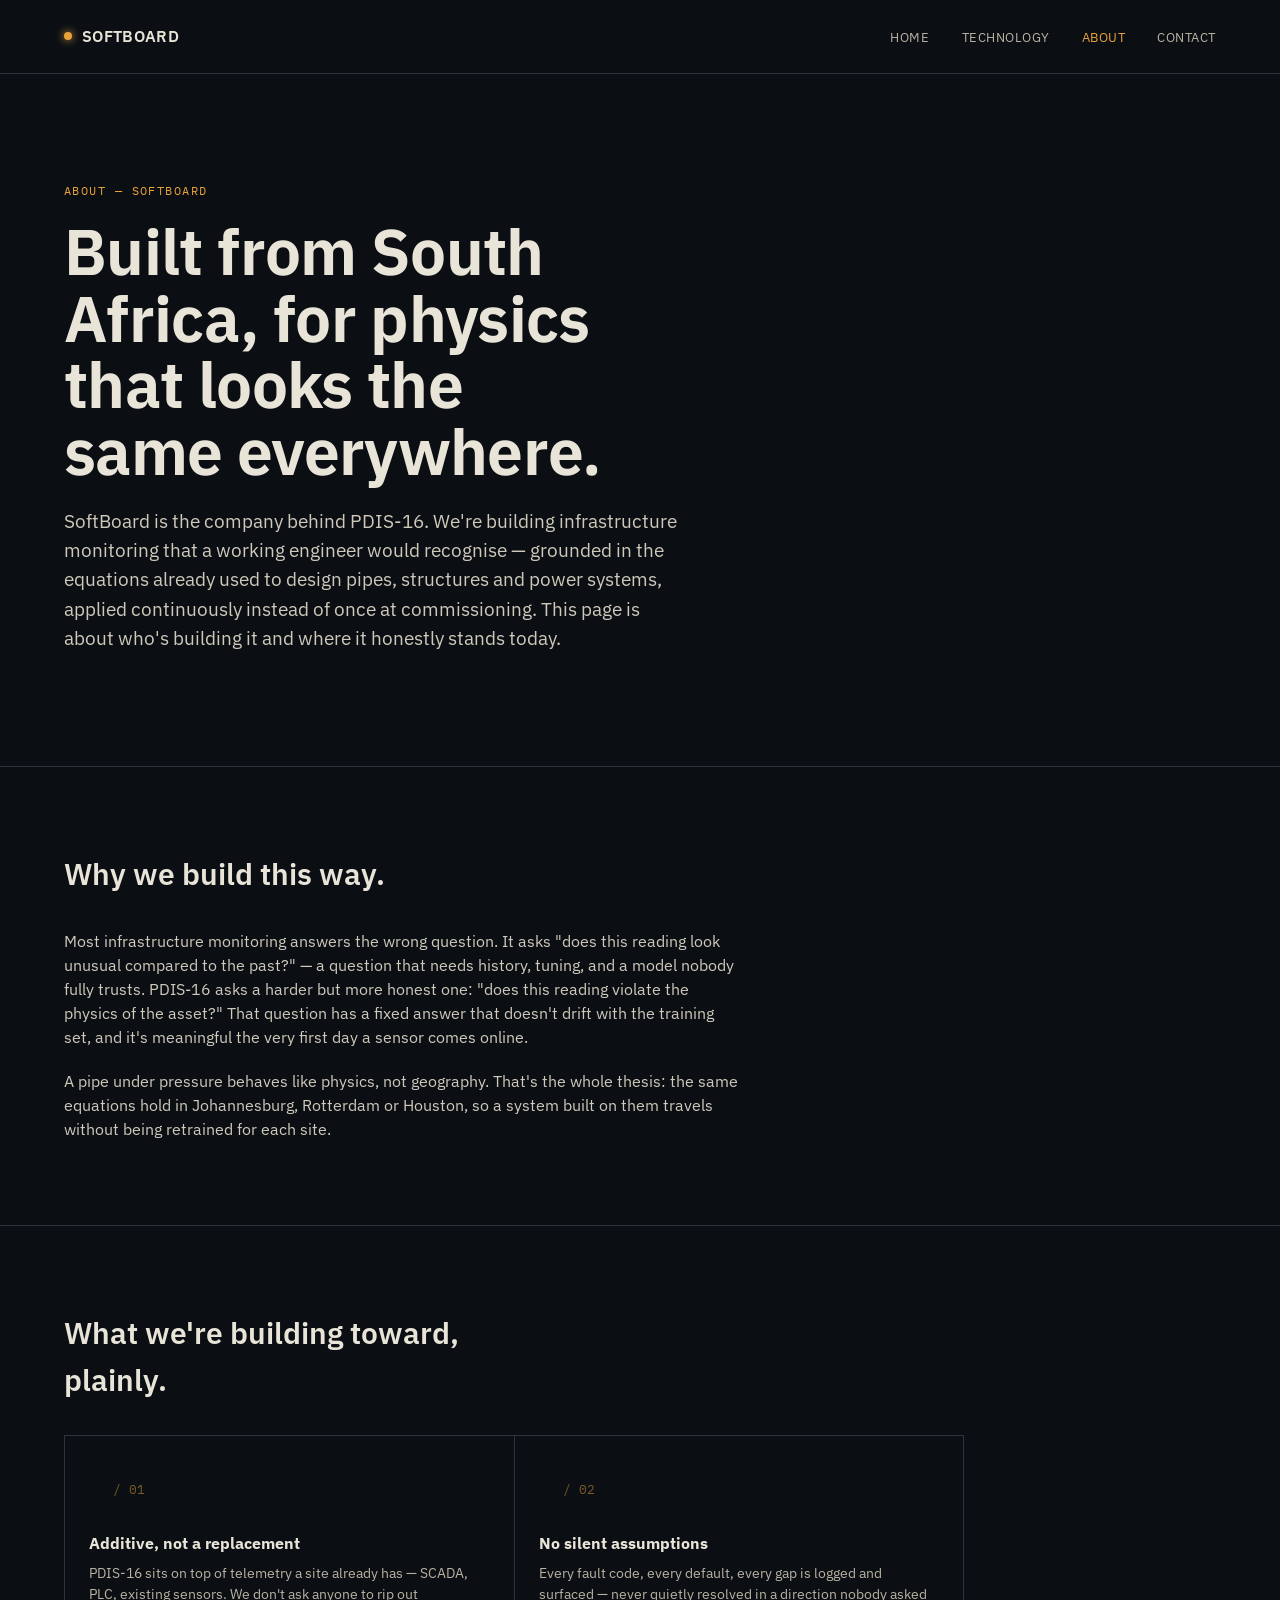
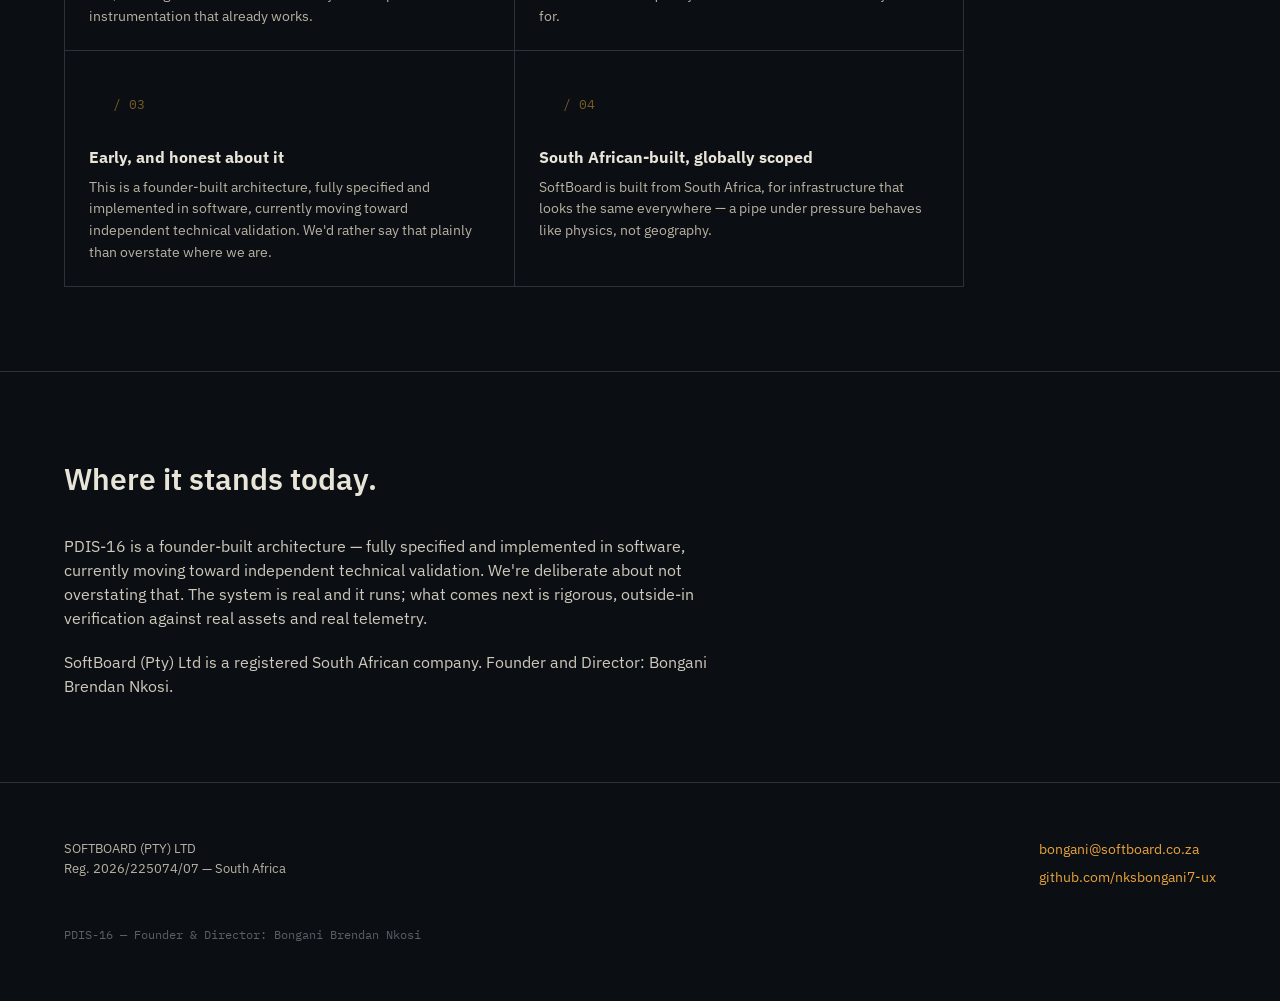
==== about.html @ 028334b4 "Split single-page site into multi-page structure Extract inline CSS into a shared styles.css and spl" ====
<!DOCTYPE html>
<html lang="en">
<head>
<meta charset="UTF-8">
<meta name="viewport" content="width=device-width, initial-scale=1.0">
<title>About — SoftBoard PDIS-16</title>
<meta name="description" content="SoftBoard is a South-African-built company behind PDIS-16, a physics-driven infrastructure stability system. Founder-built, moving toward independent technical validation.">
<link rel="preconnect" href="https://fonts.googleapis.com">
<link rel="preconnect" href="https://fonts.gstatic.com" crossorigin>
<link href="https://fonts.googleapis.com/css2?family=IBM+Plex+Mono:wght@400;500&family=IBM+Plex+Sans:wght@400;500;600;700&display=swap" rel="stylesheet">
<link rel="stylesheet" href="/styles.css">
</head>
<body>

<header class="top">
  <div class="mark"><span class="dot"></span> <a href="/">SOFTBOARD</a></div>
  <nav>
    <a href="/">Home</a>
    <a href="/technology.html">Technology</a>
    <a href="/about.html" class="active">About</a>
    <a href="#contact">Contact</a>
  </nav>
</header>

<section class="hero">
  <div class="eyebrow">About — SoftBoard</div>
  <h1>Built from South Africa, for physics that looks the same everywhere.</h1>
  <p class="lede">SoftBoard is the company behind PDIS-16. We're building infrastructure monitoring that a working engineer would recognise — grounded in the equations already used to design pipes, structures and power systems, applied continuously instead of once at commissioning. This page is about who's building it and where it honestly stands today.</p>
</section>

<section id="mission">
  <h2>Why we build this way.</h2>
  <div class="prose">
    <p>Most infrastructure monitoring answers the wrong question. It asks "does this reading look unusual compared to the past?" — a question that needs history, tuning, and a model nobody fully trusts. PDIS-16 asks a harder but more honest one: "does this reading violate the physics of the asset?" That question has a fixed answer that doesn't drift with the training set, and it's meaningful the very first day a sensor comes online.</p>
    <p>A pipe under pressure behaves like physics, not geography. That's the whole thesis: the same equations hold in Johannesburg, Rotterdam or Houston, so a system built on them travels without being retrained for each site.</p>
  </div>
</section>

<section id="principles">
  <h2>What we're building toward, plainly.</h2>
  <div class="principles">
    <div>
      <div class="no">/ 01</div>
      <h4>Additive, not a replacement</h4>
      <p>PDIS-16 sits on top of telemetry a site already has — SCADA, PLC, existing sensors. We don't ask anyone to rip out instrumentation that already works.</p>
    </div>
    <div>
      <div class="no">/ 02</div>
      <h4>No silent assumptions</h4>
      <p>Every fault code, every default, every gap is logged and surfaced — never quietly resolved in a direction nobody asked for.</p>
    </div>
    <div>
      <div class="no">/ 03</div>
      <h4>Early, and honest about it</h4>
      <p>This is a founder-built architecture, fully specified and implemented in software, currently moving toward independent technical validation. We'd rather say that plainly than overstate where we are.</p>
    </div>
    <div>
      <div class="no">/ 04</div>
      <h4>South African-built, globally scoped</h4>
      <p>SoftBoard is built from South Africa, for infrastructure that looks the same everywhere — a pipe under pressure behaves like physics, not geography.</p>
    </div>
  </div>
</section>

<section id="stage">
  <h2>Where it stands today.</h2>
  <div class="prose">
    <p>PDIS-16 is a founder-built architecture — fully specified and implemented in software, currently moving toward independent technical validation. We're deliberate about not overstating that. The system is real and it runs; what comes next is rigorous, outside-in verification against real assets and real telemetry.</p>
    <p>SoftBoard (Pty) Ltd is a registered South African company. Founder and Director: Bongani Brendan Nkosi.</p>
  </div>
</section>

<footer id="contact">
  <div class="row">
    <div class="legal">
      SOFTBOARD (PTY) LTD<br>
      Reg. 2026/225074/07 — South Africa
    </div>
    <div class="contact">
      <a href="mailto:nksbongani7@gmail.com">bongani@softboard.co.za</a>
      <a href="https://github.com/nksbongani7-ux" target="_blank" rel="noopener">github.com/nksbongani7-ux</a>
    </div>
  </div>
  <div class="fineprint">PDIS-16 — Founder &amp; Director: Bongani Brendan Nkosi</div>
</footer>

</body>
</html>
---- styles.css ----
:root{
  --ink:#0B0F14;
  --ink-2:#11161D;
  --paper:#E9E4D8;
  --paper-dim:#B9B2A2;
  --amber:#E8A23A;
  --amber-dim:#7A5B26;
  --line:#2A323D;
  --ok:#5C9E7A;
  --warn:#D9A441;
  --crit:#C9603F;
}
*{box-sizing:border-box;}
html,body{margin:0;padding:0;}
body{
  background:var(--ink);
  color:var(--paper);
  font-family:'IBM Plex Sans',Arial,Helvetica,sans-serif;
  line-height:1.55;
  -webkit-font-smoothing:antialiased;
}
@media (prefers-reduced-motion: reduce){
  *{animation-duration:0.001ms !important; transition-duration:0.001ms !important;}
}
.mono{font-family:'IBM Plex Mono',Consolas,Menlo,monospace;}
a{color:var(--amber); text-decoration:none;}
a:focus-visible, button:focus-visible{outline:2px solid var(--amber); outline-offset:3px;}

header.top{
  display:flex; justify-content:space-between; align-items:center;
  padding:24px clamp(20px,5vw,64px);
  border-bottom:1px solid var(--line);
}
.mark{display:flex; align-items:center; gap:10px; font-weight:600; letter-spacing:0.02em; color:var(--paper);}
.mark a{color:inherit;}
.mark .dot{width:8px;height:8px;border-radius:50%;background:var(--amber); box-shadow:0 0 8px var(--amber);}
nav a{font-size:13px; color:var(--paper-dim); margin-left:28px; letter-spacing:0.04em; text-transform:uppercase;}
nav a:hover{color:var(--amber);}
nav a.active{color:var(--amber);}

.hero{
  padding:clamp(56px,10vw,108px) clamp(20px,5vw,64px) clamp(40px,6vw,72px);
  border-bottom:1px solid var(--line);
  position:relative;
  overflow:hidden;
}
.eyebrow{
  font-family:'IBM Plex Mono',monospace;
  font-size:12px; letter-spacing:0.12em; text-transform:uppercase;
  color:var(--amber); margin-bottom:18px;
}
h1{
  font-size:clamp(34px,6.4vw,64px);
  line-height:1.04;
  margin:0 0 22px;
  max-width:15ch;
  font-weight:650;
  letter-spacing:-0.01em;
}
h1 em{font-style:normal; color:var(--amber);}
.lede{
  max-width:620px; font-size:clamp(16px,2vw,19px); color:#CFC9BB; margin-bottom:40px;
}
.equation-card{
  margin-top:8px;
  border:1px solid var(--line);
  background:var(--ink-2);
  padding:22px clamp(18px,3vw,28px);
  max-width:620px;
}
.equation-card .label{font-size:11px; letter-spacing:0.1em; text-transform:uppercase; color:var(--paper-dim); margin-bottom:10px;}
.equation-card .eq{font-family:'IBM Plex Mono',monospace; font-size:clamp(15px,2.4vw,19px); color:var(--paper); margin-bottom:10px; word-break:break-word;}
.equation-card .note{font-size:13px; color:var(--paper-dim);}

.cta-row{display:flex; flex-wrap:wrap; gap:14px; margin-top:36px;}
.btn{
  display:inline-block; font-size:14px; letter-spacing:0.04em; text-transform:uppercase;
  padding:13px 24px; border:1px solid var(--line);
}
.btn-primary{background:var(--amber); color:var(--ink); border-color:var(--amber); font-weight:600;}
.btn-primary:hover{background:#f0b054;}
.btn-ghost{color:var(--paper); background:transparent;}
.btn-ghost:hover{border-color:var(--amber); color:var(--amber);}

section{padding:clamp(48px,8vw,84px) clamp(20px,5vw,64px); border-bottom:1px solid var(--line);}
section h2{
  font-size:clamp(22px,3.4vw,30px); margin:0 0 32px; font-weight:600; max-width:24ch;
}
.lead-p{max-width:640px; font-size:clamp(15px,1.9vw,17px); color:#CFC9BB; margin:0 0 32px;}
.grid3{display:grid; grid-template-columns:repeat(3,1fr); gap:1px; background:var(--line); border:1px solid var(--line);}
@media (max-width:760px){.grid3{grid-template-columns:1fr;}}
.cell{background:var(--ink); padding:28px 26px;}
.cell .tag{font-family:'IBM Plex Mono',monospace; font-size:11px; color:var(--amber); letter-spacing:0.08em; margin-bottom:12px;}
.cell h3{font-size:17px; margin:0 0 10px; font-weight:600;}
.cell p{font-size:14.5px; color:#B9B2A2; margin:0;}

.gauge-wrap{
  border:1px solid var(--line); background:var(--ink-2);
  padding:clamp(20px,4vw,32px); max-width:780px;
}
.gauge-title{font-family:'IBM Plex Mono',monospace; font-size:12px; letter-spacing:0.08em; text-transform:uppercase; color:var(--paper-dim); margin-bottom:18px;}
.bands{display:flex; height:14px; border-radius:2px; overflow:hidden; margin-bottom:10px;}
.bands span{flex:1; position:relative;}
.b1{background:var(--ok);} .b2{background:var(--warn);} .b3{background:#C97A3F;} .b4{background:var(--crit);}
.marker{
  position:absolute; top:-9px; width:2px; height:32px; background:var(--paper);
  left:31%;
  animation:drift 7s ease-in-out infinite;
}
@keyframes drift{
  0%{left:8%;} 35%{left:31%;} 60%{left:31%;} 80%{left:58%;} 100%{left:58%;}
}
.band-labels{display:flex; font-family:'IBM Plex Mono',monospace; font-size:11px; color:var(--paper-dim); justify-content:space-between; margin-bottom:18px;}
.readout{display:grid; grid-template-columns:repeat(auto-fit,minmax(130px,1fr)); gap:18px 28px; font-family:'IBM Plex Mono',monospace; font-size:13px;}
.readout div span{display:block; color:var(--paper-dim); font-size:11px; margin-bottom:4px;}
.readout div b{display:block; color:var(--paper); font-size:15px;}

.chips{display:flex; flex-wrap:wrap; gap:10px; max-width:820px;}
.chip{
  font-family:'IBM Plex Mono',monospace; font-size:12.5px; letter-spacing:0.04em;
  color:var(--paper); border:1px solid var(--line); background:var(--ink-2);
  padding:9px 15px;
}
.chip .k{color:var(--amber); margin-right:8px;}

.twocol{display:grid; grid-template-columns:1fr 1fr; gap:1px; background:var(--line); border:1px solid var(--line); max-width:900px;}
@media (max-width:700px){.twocol{grid-template-columns:1fr;}}
.twocol div{background:var(--ink); padding:22px 24px;}
.twocol h4{margin:0 0 8px; font-size:15.5px;}
.twocol p{margin:0; font-size:14px; color:#B9B2A2;}
.twocol .no{font-family:'IBM Plex Mono',monospace; color:var(--amber-dim); font-size:13px; margin-bottom:8px;}

.principles{display:grid; grid-template-columns:1fr 1fr; gap:1px; background:var(--line); border:1px solid var(--line); max-width:900px;}
@media (max-width:700px){.principles{grid-template-columns:1fr;}}
.principles div{background:var(--ink); padding:22px 24px;}
.principles .no{font-family:'IBM Plex Mono',monospace; color:var(--amber-dim); font-size:13px; margin-bottom:8px;}
.principles h4{margin:0 0 8px; font-size:15.5px;}
.principles p{margin:0; font-size:14px; color:#B9B2A2;}

.prose{max-width:680px;}
.prose p{font-size:15.5px; color:#CFC9BB; margin:0 0 20px;}
.prose p:last-child{margin-bottom:0;}

footer{padding:clamp(36px,6vw,56px) clamp(20px,5vw,64px); }
footer .row{display:flex; justify-content:space-between; flex-wrap:wrap; gap:24px;}
footer .legal{font-size:13px; color:var(--paper-dim); max-width:480px;}
footer .contact a{display:block; font-size:14px; margin-bottom:6px;}
footer .fineprint{margin-top:32px; font-size:12px; color:#5A6068; font-family:'IBM Plex Mono',monospace;}
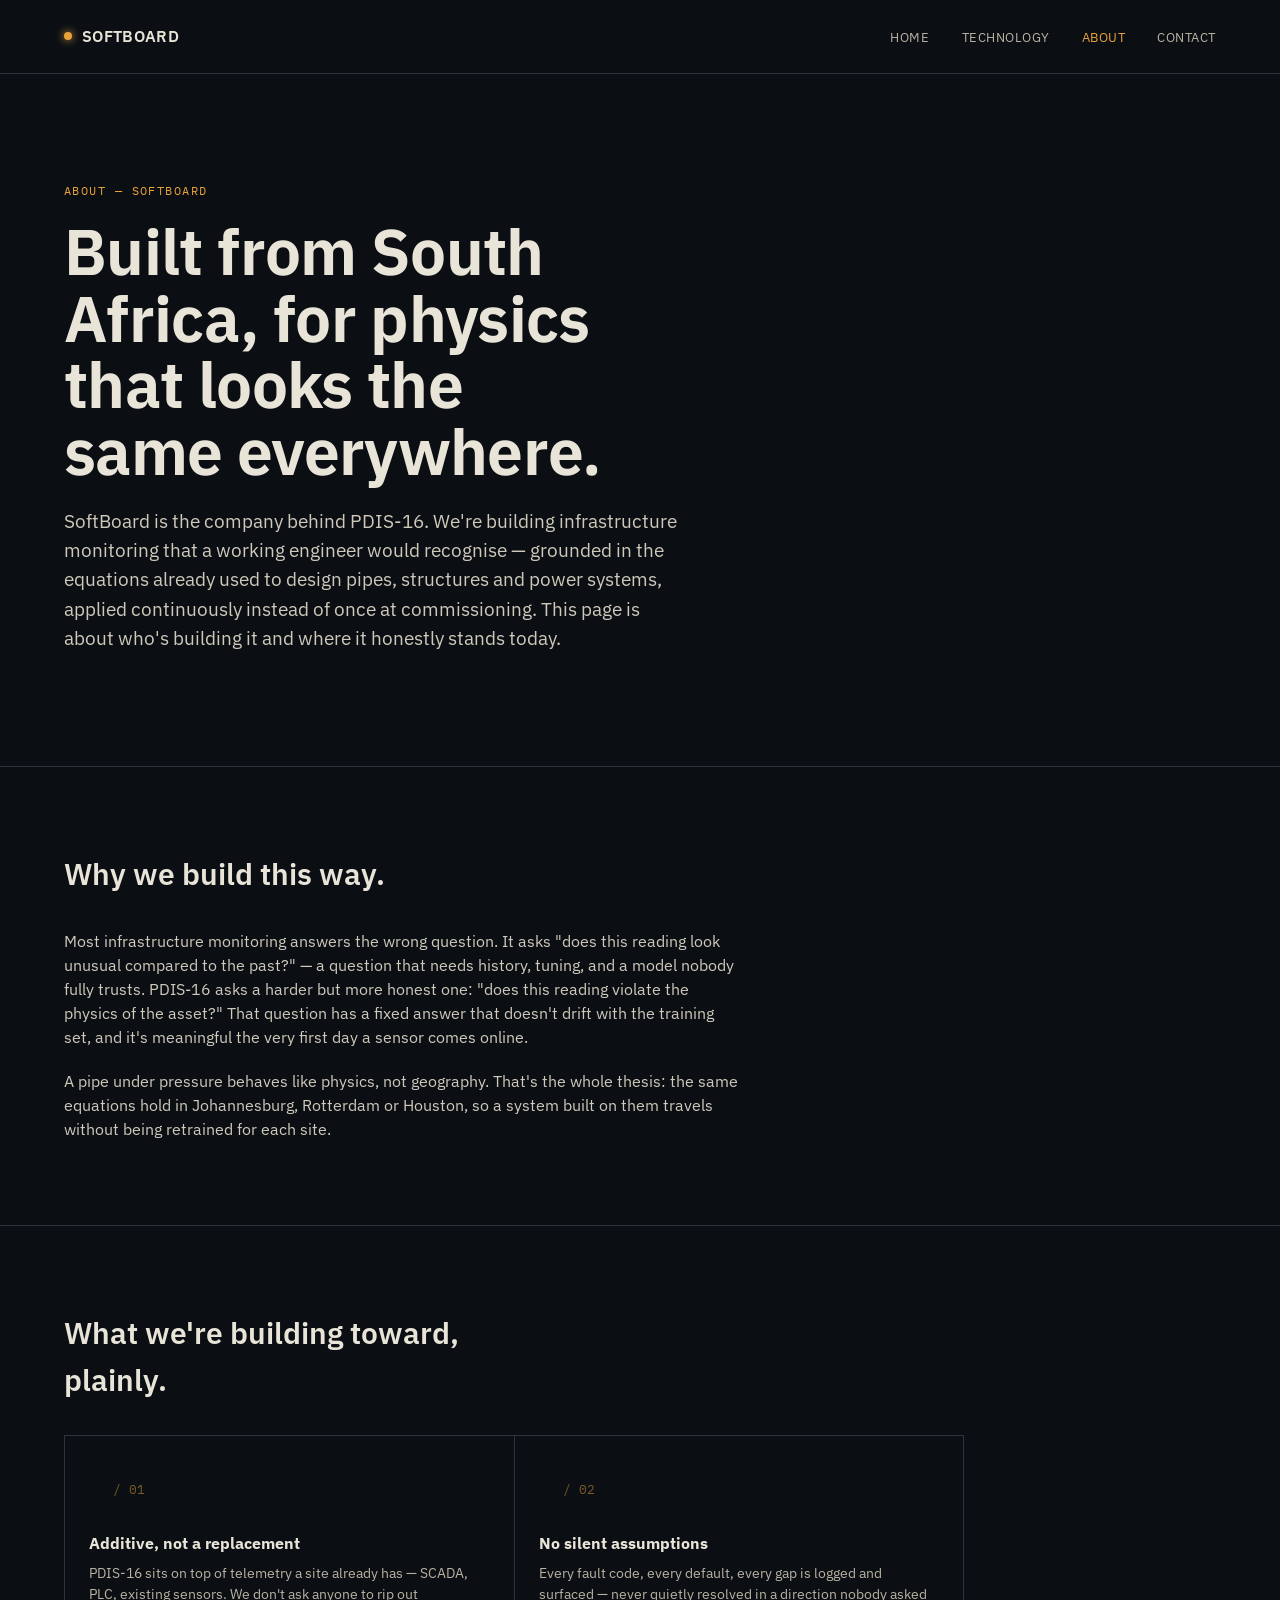
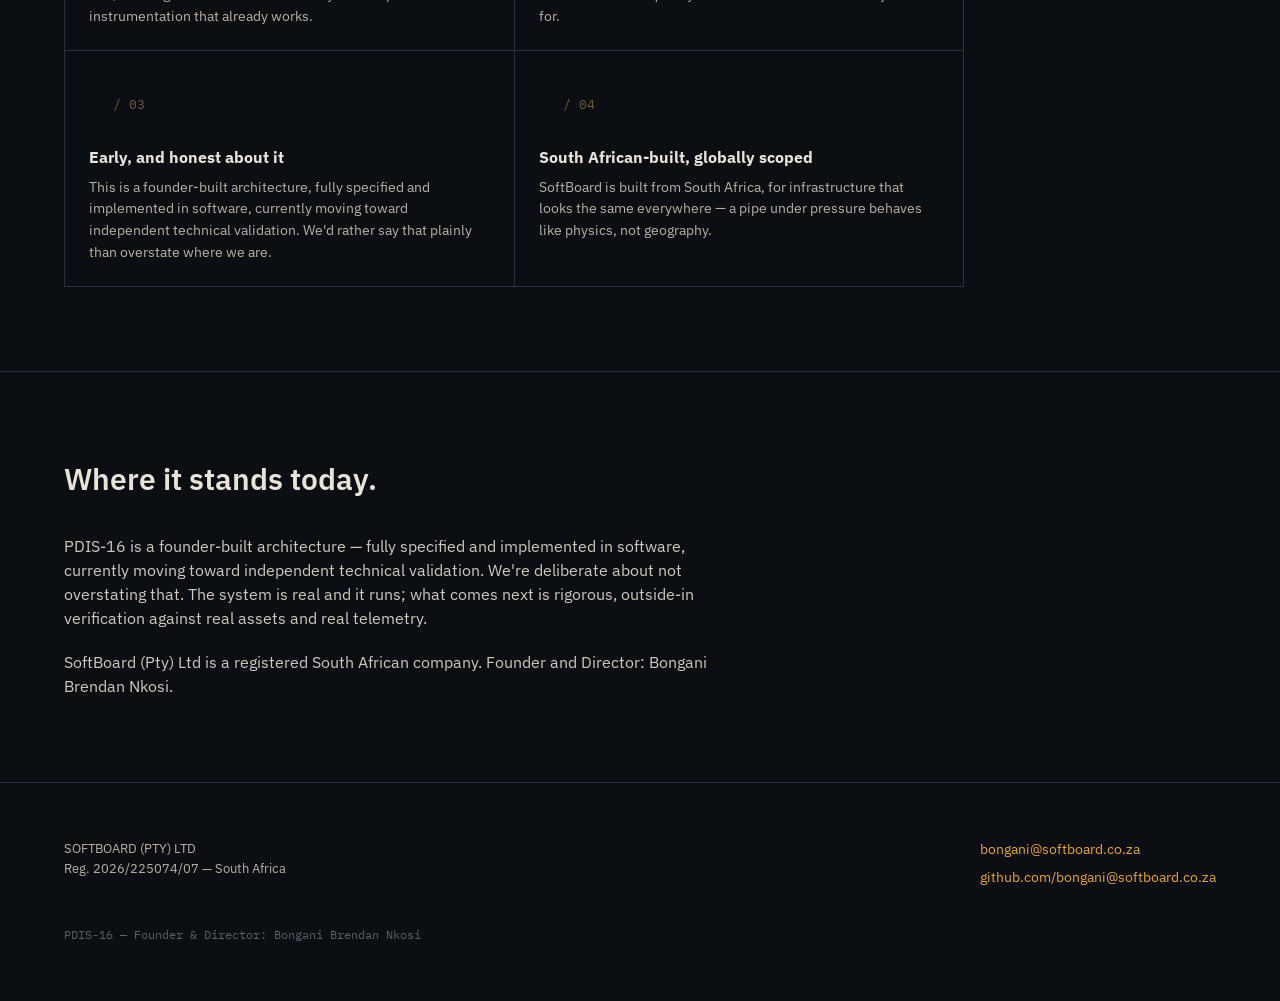
==== commit 2126da23: "Restore original footer GitHub link text Revert the footer link text back to github.com/bongani@soft" ====
--- a/about.html
+++ b/about.html
@@ -78,7 +78,7 @@
     </div>
     <div class="contact">
       <a href="mailto:nksbongani7@gmail.com">bongani@softboard.co.za</a>
-      <a href="https://github.com/nksbongani7-ux" target="_blank" rel="noopener">github.com/nksbongani7-ux</a>
+      <a href="https://github.com/nksbongani7-ux" target="_blank" rel="noopener">github.com/bongani@softboard.co.za</a>
     </div>
   </div>
   <div class="fineprint">PDIS-16 — Founder &amp; Director: Bongani Brendan Nkosi</div>
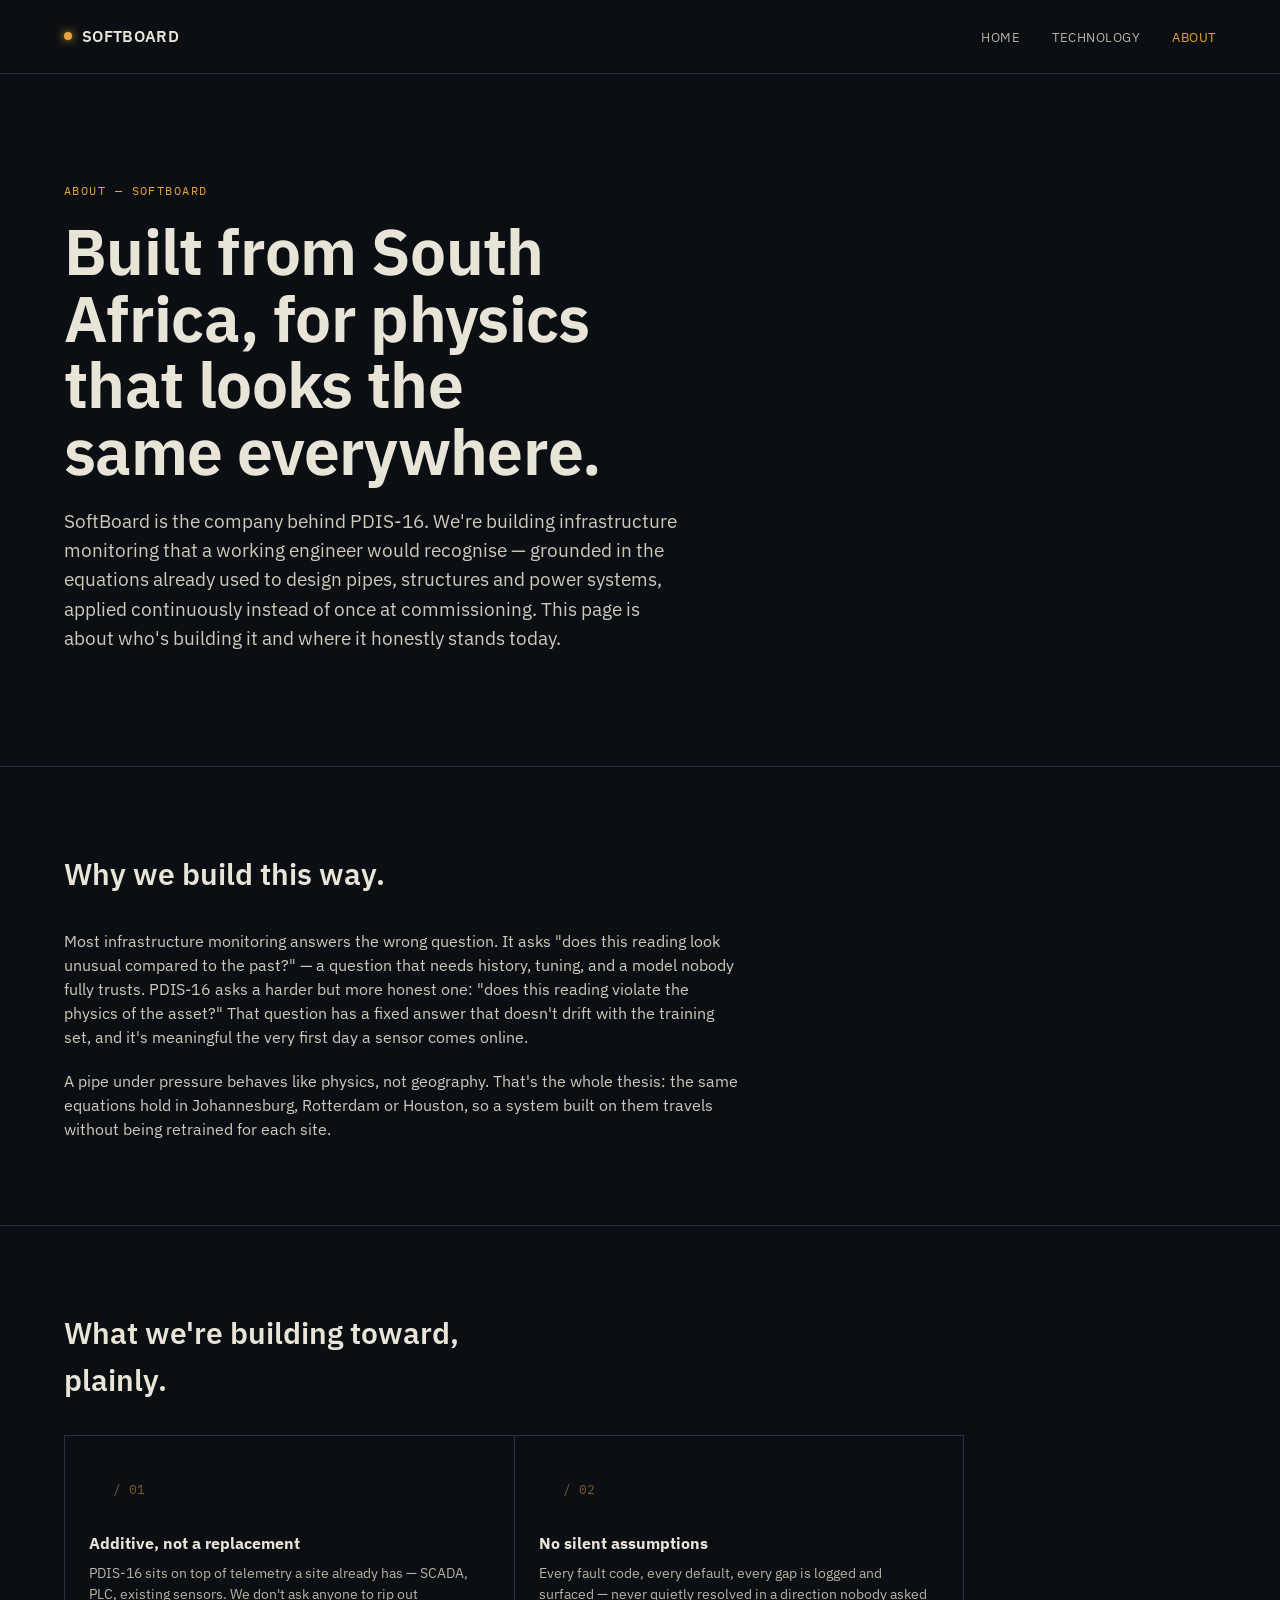
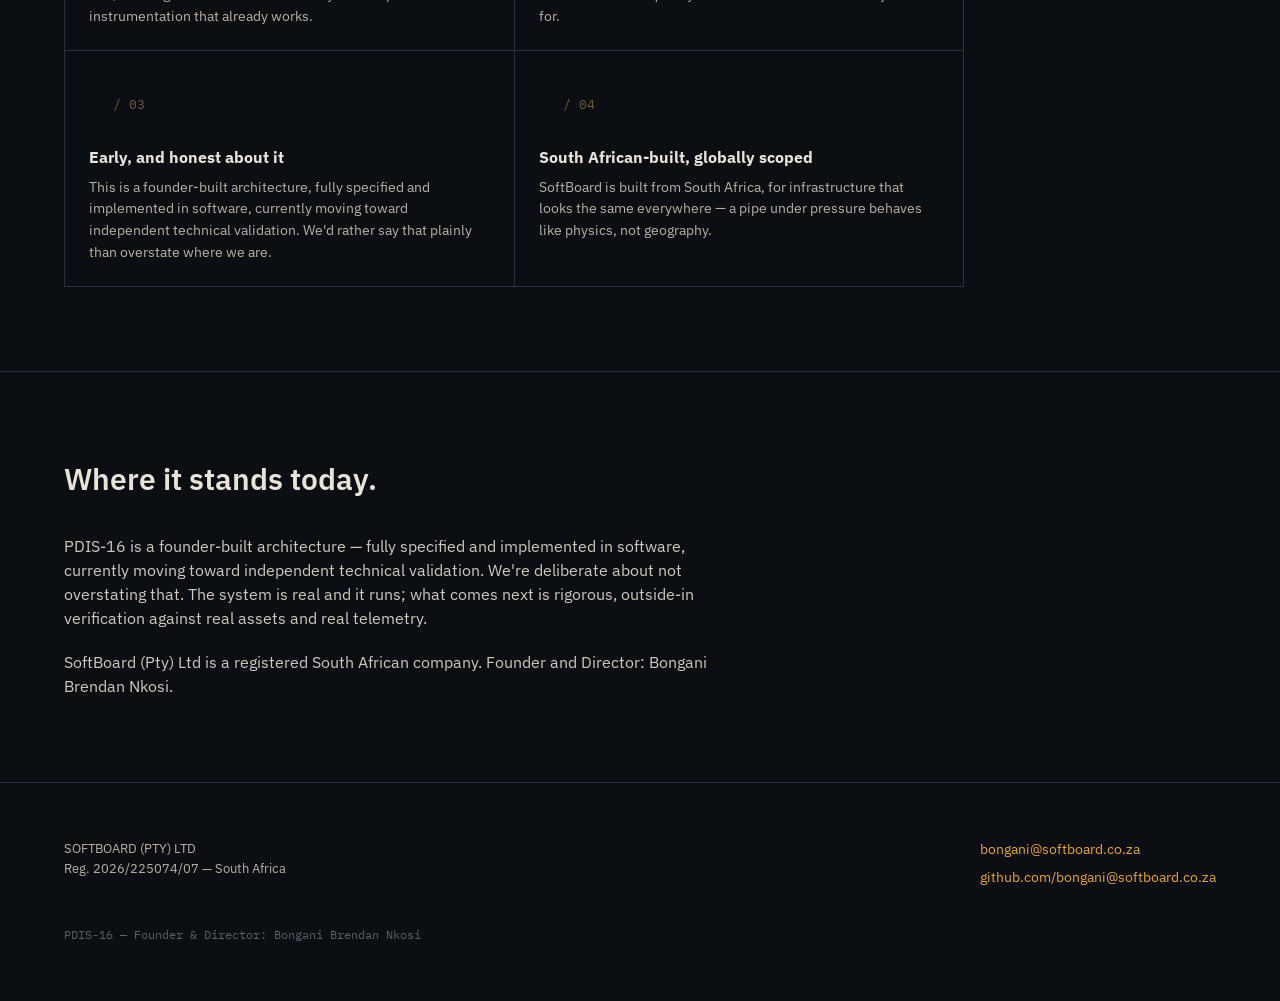
==== commit 5c2333ba: "Add two industries and remove Contact nav link - technology.html: add Industrial machinery and Produ" ====
--- a/about.html
+++ b/about.html
@@ -18,7 +18,6 @@
     <a href="/">Home</a>
     <a href="/technology.html">Technology</a>
     <a href="/about.html" class="active">About</a>
-    <a href="#contact">Contact</a>
   </nav>
 </header>
 
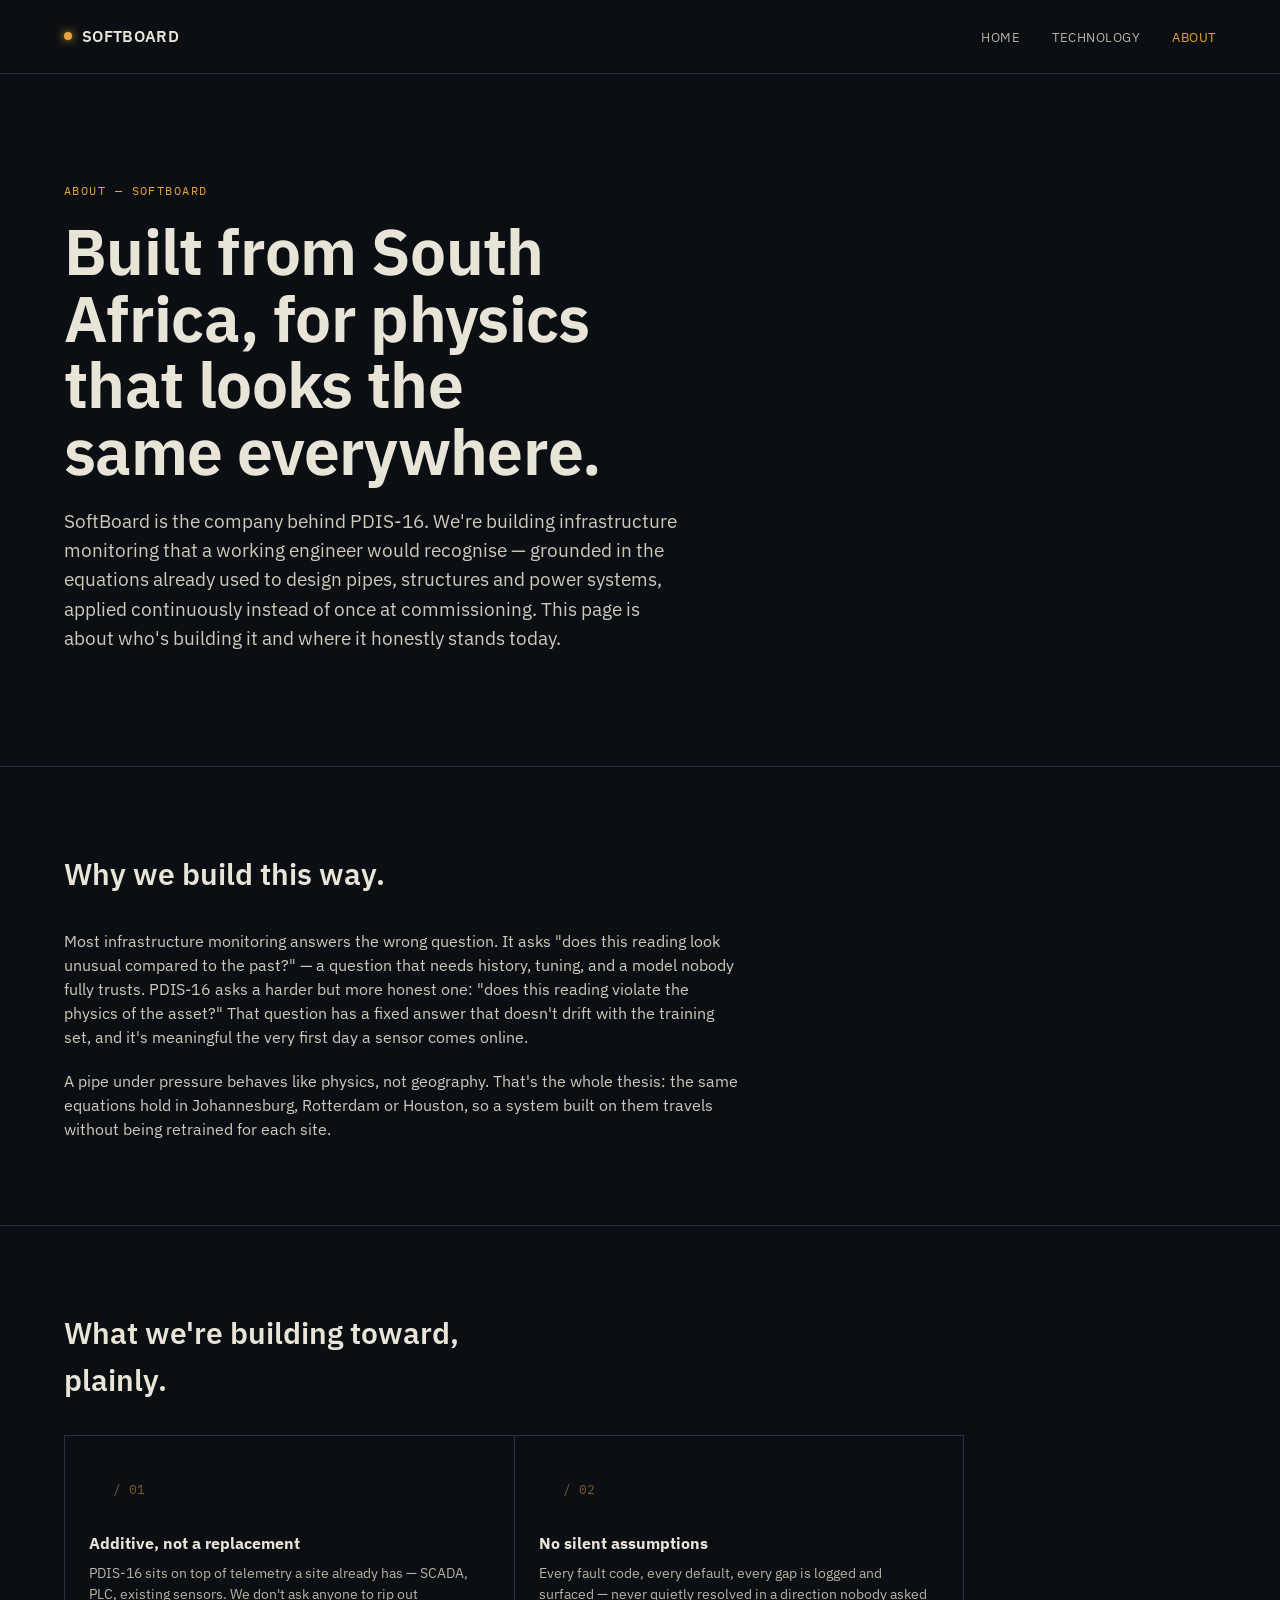
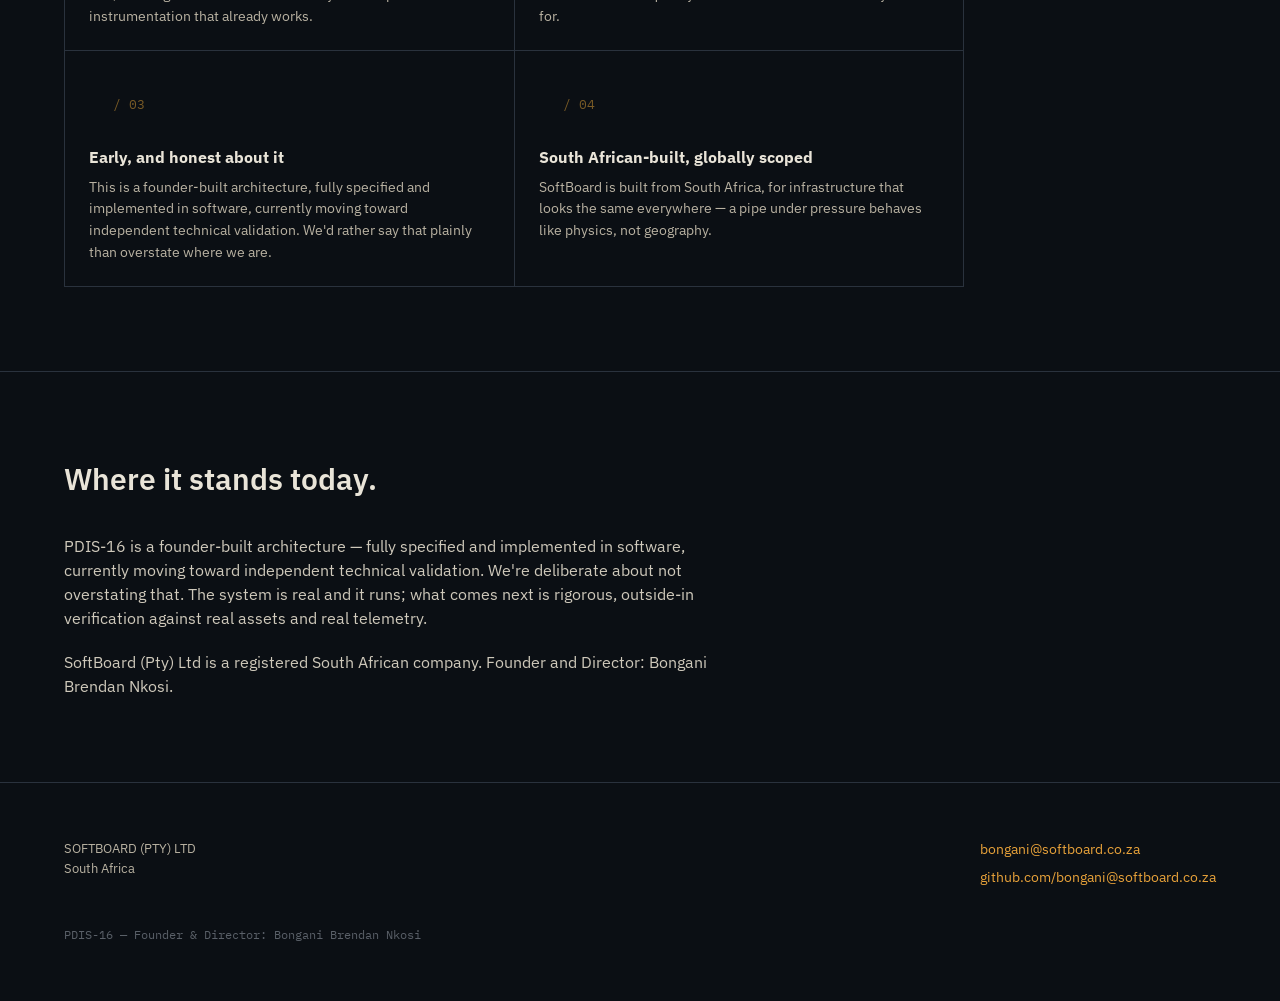
==== commit ec7963e1: "Remove company registration number from footer Drop "Reg. 2026/225074/07 —" from the footer legal bl" ====
--- a/about.html
+++ b/about.html
@@ -73,7 +73,7 @@
   <div class="row">
     <div class="legal">
       SOFTBOARD (PTY) LTD<br>
-      Reg. 2026/225074/07 — South Africa
+      South Africa
     </div>
     <div class="contact">
       <a href="mailto:nksbongani7@gmail.com">bongani@softboard.co.za</a>
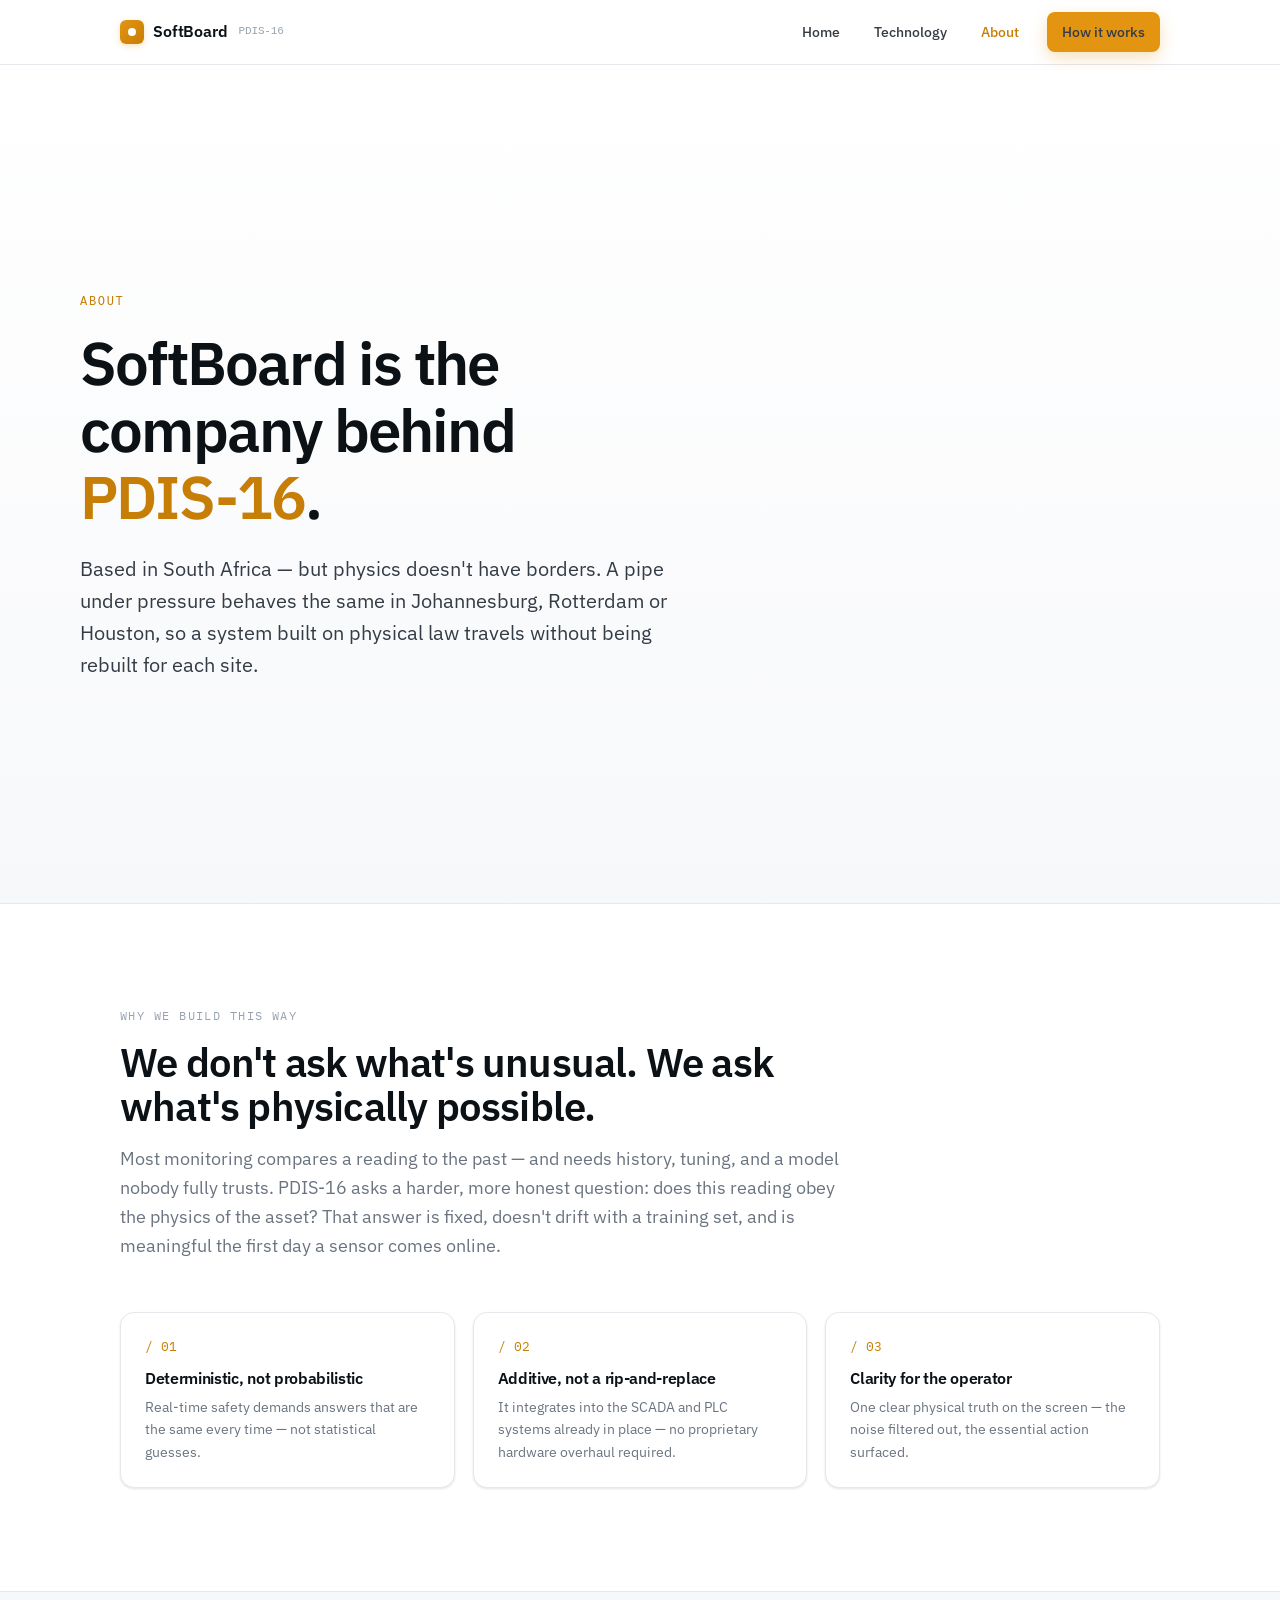
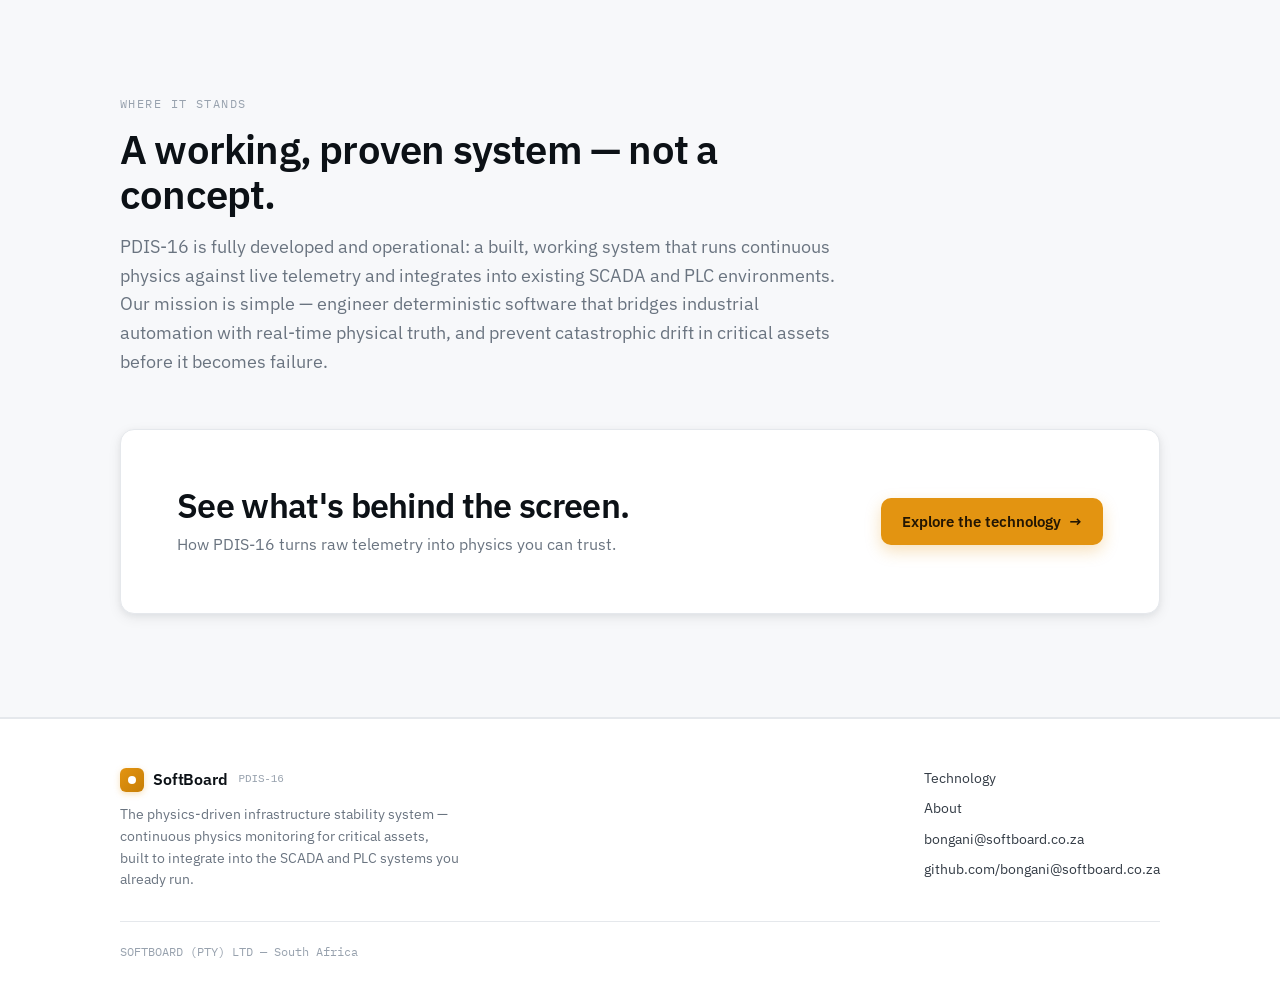
==== commit 9babe882: "Redesign site: light enterprise UI, MRI-for-infrastructure narrative Full visual and content overhau" ====
--- a/about.html
+++ b/about.html
@@ -3,84 +3,104 @@
 <head>
 <meta charset="UTF-8">
 <meta name="viewport" content="width=device-width, initial-scale=1.0">
-<title>About — SoftBoard PDIS-16</title>
-<meta name="description" content="SoftBoard is a South-African-built company behind PDIS-16, a physics-driven infrastructure stability system. Founder-built, moving toward independent technical validation.">
+<title>About — SoftBoard</title>
+<meta name="description" content="SoftBoard is the company behind PDIS-16. Based in South Africa — but physics doesn't have borders.">
+<link rel="icon" href="data:image/svg+xml,%3Csvg xmlns='http://www.w3.org/2000/svg' viewBox='0 0 32 32'%3E%3Crect width='32' height='32' rx='8' fill='%23E39411'/%3E%3Ccircle cx='16' cy='16' r='5' fill='white'/%3E%3C/svg%3E">
 <link rel="preconnect" href="https://fonts.googleapis.com">
 <link rel="preconnect" href="https://fonts.gstatic.com" crossorigin>
 <link href="https://fonts.googleapis.com/css2?family=IBM+Plex+Mono:wght@400;500&family=IBM+Plex+Sans:wght@400;500;600;700&display=swap" rel="stylesheet">
 <link rel="stylesheet" href="/styles.css">
+<script defer src="/script.js"></script>
 </head>
 <body>
 
-<header class="top">
-  <div class="mark"><span class="dot"></span> <a href="/">SOFTBOARD</a></div>
-  <nav>
-    <a href="/">Home</a>
-    <a href="/technology.html">Technology</a>
-    <a href="/about.html" class="active">About</a>
-  </nav>
+<header class="site-header">
+  <div class="wrap bar">
+    <a class="brand" href="/"><span class="logo"><span></span></span> <b>SoftBoard</b><small>PDIS-16</small></a>
+    <nav class="main">
+      <a href="/">Home</a>
+      <a href="/technology.html">Technology</a>
+      <a href="/about.html" class="active">About</a>
+      <a class="btn btn-primary nav-cta" href="/technology.html">How it works</a>
+    </nav>
+  </div>
 </header>
 
-<section class="hero">
-  <div class="eyebrow">About — SoftBoard</div>
-  <h1>Built from South Africa, for physics that looks the same everywhere.</h1>
-  <p class="lede">SoftBoard is the company behind PDIS-16. We're building infrastructure monitoring that a working engineer would recognise — grounded in the equations already used to design pipes, structures and power systems, applied continuously instead of once at commissioning. This page is about who's building it and where it honestly stands today.</p>
-</section>
-
-<section id="mission">
-  <h2>Why we build this way.</h2>
-  <div class="prose">
-    <p>Most infrastructure monitoring answers the wrong question. It asks "does this reading look unusual compared to the past?" — a question that needs history, tuning, and a model nobody fully trusts. PDIS-16 asks a harder but more honest one: "does this reading violate the physics of the asset?" That question has a fixed answer that doesn't drift with the training set, and it's meaningful the very first day a sensor comes online.</p>
-    <p>A pipe under pressure behaves like physics, not geography. That's the whole thesis: the same equations hold in Johannesburg, Rotterdam or Houston, so a system built on them travels without being retrained for each site.</p>
+<!-- ===================== HERO ===================== -->
+<section class="about-hero">
+  <div class="grid-bg" style="position:absolute;inset:0;"></div>
+  <div class="wrap" style="position:relative;">
+    <span class="eyebrow">About</span>
+    <h1 style="margin-top:16px;">SoftBoard is the company behind <span class="amber">PDIS-16</span>.</h1>
+    <p>Based in South Africa — but physics doesn't have borders. A pipe under pressure behaves the same in Johannesburg, Rotterdam or Houston, so a system built on physical law travels without being rebuilt for each site.</p>
   </div>
 </section>
 
-<section id="principles">
-  <h2>What we're building toward, plainly.</h2>
-  <div class="principles">
-    <div>
-      <div class="no">/ 01</div>
-      <h4>Additive, not a replacement</h4>
-      <p>PDIS-16 sits on top of telemetry a site already has — SCADA, PLC, existing sensors. We don't ask anyone to rip out instrumentation that already works.</p>
+<!-- ===================== MISSION ===================== -->
+<section id="mission">
+  <div class="wrap">
+    <div class="section-head reveal">
+      <div class="section-label">Why we build this way</div>
+      <h2>We don't ask what's unusual. We ask what's physically possible.</h2>
+      <p>Most monitoring compares a reading to the past — and needs history, tuning, and a model nobody fully trusts. PDIS-16 asks a harder, more honest question: does this reading obey the physics of the asset? That answer is fixed, doesn't drift with a training set, and is meaningful the first day a sensor comes online.</p>
     </div>
-    <div>
-      <div class="no">/ 02</div>
-      <h4>No silent assumptions</h4>
-      <p>Every fault code, every default, every gap is logged and surfaced — never quietly resolved in a direction nobody asked for.</p>
-    </div>
-    <div>
-      <div class="no">/ 03</div>
-      <h4>Early, and honest about it</h4>
-      <p>This is a founder-built architecture, fully specified and implemented in software, currently moving toward independent technical validation. We'd rather say that plainly than overstate where we are.</p>
-    </div>
-    <div>
-      <div class="no">/ 04</div>
-      <h4>South African-built, globally scoped</h4>
-      <p>SoftBoard is built from South Africa, for infrastructure that looks the same everywhere — a pipe under pressure behaves like physics, not geography.</p>
+    <div class="principles">
+      <div class="p reveal">
+        <div class="n">/ 01</div>
+        <h4>Deterministic, not probabilistic</h4>
+        <p>Real-time safety demands answers that are the same every time — not statistical guesses.</p>
+      </div>
+      <div class="p reveal" data-d="1">
+        <div class="n">/ 02</div>
+        <h4>Additive, not a rip-and-replace</h4>
+        <p>It integrates into the SCADA and PLC systems already in place — no proprietary hardware overhaul required.</p>
+      </div>
+      <div class="p reveal" data-d="2">
+        <div class="n">/ 03</div>
+        <h4>Clarity for the operator</h4>
+        <p>One clear physical truth on the screen — the noise filtered out, the essential action surfaced.</p>
+      </div>
     </div>
   </div>
 </section>
 
-<section id="stage">
-  <h2>Where it stands today.</h2>
-  <div class="prose">
-    <p>PDIS-16 is a founder-built architecture — fully specified and implemented in software, currently moving toward independent technical validation. We're deliberate about not overstating that. The system is real and it runs; what comes next is rigorous, outside-in verification against real assets and real telemetry.</p>
-    <p>SoftBoard (Pty) Ltd is a registered South African company. Founder and Director: Bongani Brendan Nkosi.</p>
+<!-- ===================== STATUS ===================== -->
+<section id="status" class="tint">
+  <div class="wrap">
+    <div class="section-head reveal">
+      <div class="section-label">Where it stands</div>
+      <h2>A working, proven system — not a concept.</h2>
+      <p>PDIS-16 is fully developed and operational: a built, working system that runs continuous physics against live telemetry and integrates into existing SCADA and PLC environments. Our mission is simple — engineer deterministic software that bridges industrial automation with real-time physical truth, and prevent catastrophic drift in critical assets before it becomes failure.</p>
+    </div>
+    <div class="cta">
+      <div class="box reveal" style="margin-top:8px;">
+        <div>
+          <h2>See what's behind the screen.</h2>
+          <p>How PDIS-16 turns raw telemetry into physics you can trust.</p>
+        </div>
+        <a class="btn btn-primary" href="/technology.html">Explore the technology <span class="arw">→</span></a>
+      </div>
+    </div>
   </div>
 </section>
 
-<footer id="contact">
-  <div class="row">
-    <div class="legal">
-      SOFTBOARD (PTY) LTD<br>
-      South Africa
+<!-- ===================== FOOTER ===================== -->
+<footer class="site">
+  <div class="wrap">
+    <div class="row">
+      <div>
+        <a class="brand" href="/"><span class="logo"><span></span></span> <b>SoftBoard</b><small>PDIS-16</small></a>
+        <p class="legal">The physics-driven infrastructure stability system — continuous physics monitoring for critical assets, built to integrate into the SCADA and PLC systems you already run.</p>
+      </div>
+      <div class="links">
+        <a href="/technology.html">Technology</a>
+        <a href="/about.html">About</a>
+        <a href="mailto:bongani@softboard.co.za">bongani@softboard.co.za</a>
+        <a href="https://github.com/nksbongani7-ux" target="_blank" rel="noopener">github.com/bongani@softboard.co.za</a>
+      </div>
     </div>
-    <div class="contact">
-      <a href="mailto:nksbongani7@gmail.com">bongani@softboard.co.za</a>
-      <a href="https://github.com/nksbongani7-ux" target="_blank" rel="noopener">github.com/bongani@softboard.co.za</a>
-    </div>
+    <div class="fineprint">SOFTBOARD (PTY) LTD — South Africa</div>
   </div>
-  <div class="fineprint">PDIS-16 — Founder &amp; Director: Bongani Brendan Nkosi</div>
 </footer>
 
 </body>
--- a/styles.css
+++ b/styles.css
@@ -1,148 +1,358 @@
+/* ============================================================
+   SoftBoard / PDIS-16 — light enterprise UI
+   Single amber brand accent. Status colors used only inside
+   physics visuals where they carry meaning.
+   ============================================================ */
 :root{
-  --ink:#0B0F14;
-  --ink-2:#11161D;
-  --paper:#E9E4D8;
-  --paper-dim:#B9B2A2;
-  --amber:#E8A23A;
-  --amber-dim:#7A5B26;
-  --line:#2A323D;
-  --ok:#5C9E7A;
-  --warn:#D9A441;
-  --crit:#C9603F;
-}
+  /* surfaces */
+  --paper:#FFFFFF;
+  --paper-2:#F7F8FA;
+  --paper-3:#F1F3F6;
+  --ink:#0C1116;        /* headings */
+  --ink-2:#333B45;      /* body */
+  --muted:#6A7480;      /* secondary */
+  --faint:#98A2AE;      /* labels */
+  --line:#E5E8EC;
+  --line-2:#D8DCE2;
+
+  /* brand accent */
+  --amber:#E39411;
+  --amber-2:#C77E06;
+  --amber-soft:#FBF1DF;
+  --amber-ring:rgba(227,148,17,0.28);
+
+  /* semantic status (physics story only) */
+  --ok:#1F9D6B;
+  --ok-soft:#E4F4EC;
+  --warn:#E0A32E;
+  --warn-soft:#FBF1DD;
+  --crit:#D8452B;
+  --crit-soft:#FBE6E1;
+
+  --shadow-sm:0 1px 2px rgba(16,24,32,.05), 0 1px 3px rgba(16,24,32,.06);
+  --shadow-md:0 4px 14px rgba(16,24,32,.07), 0 2px 6px rgba(16,24,32,.05);
+  --shadow-lg:0 18px 50px rgba(16,24,32,.10), 0 6px 18px rgba(16,24,32,.06);
+  --radius:14px;
+  --radius-sm:10px;
+  --maxw:1120px;
+}
+
 *{box-sizing:border-box;}
+html{scroll-behavior:smooth;}
 html,body{margin:0;padding:0;}
 body{
-  background:var(--ink);
-  color:var(--paper);
-  font-family:'IBM Plex Sans',Arial,Helvetica,sans-serif;
-  line-height:1.55;
+  background:var(--paper);
+  color:var(--ink-2);
+  font-family:'IBM Plex Sans',-apple-system,BlinkMacSystemFont,'Segoe UI',Arial,sans-serif;
+  line-height:1.6;
   -webkit-font-smoothing:antialiased;
-}
+  text-rendering:optimizeLegibility;
+}
+.mono{font-family:'IBM Plex Mono',ui-monospace,Menlo,Consolas,monospace;}
+h1,h2,h3,h4{color:var(--ink); font-weight:600; letter-spacing:-0.02em; line-height:1.12; margin:0;}
+p{margin:0;}
+a{color:var(--amber-2); text-decoration:none;}
+a:hover{color:var(--amber);}
+img{max-width:100%;}
+:focus-visible{outline:2px solid var(--amber); outline-offset:3px; border-radius:4px;}
+
+.wrap{max-width:var(--maxw); margin:0 auto; padding:0 clamp(20px,5vw,40px);}
+.eyebrow{
+  font-family:'IBM Plex Mono',monospace; font-size:12px; font-weight:500;
+  letter-spacing:0.14em; text-transform:uppercase; color:var(--amber-2);
+}
+.section-label{
+  font-family:'IBM Plex Mono',monospace; font-size:12px; letter-spacing:0.12em;
+  text-transform:uppercase; color:var(--faint); margin-bottom:14px;
+}
+
 @media (prefers-reduced-motion: reduce){
-  *{animation-duration:0.001ms !important; transition-duration:0.001ms !important;}
-}
-.mono{font-family:'IBM Plex Mono',Consolas,Menlo,monospace;}
-a{color:var(--amber); text-decoration:none;}
-a:focus-visible, button:focus-visible{outline:2px solid var(--amber); outline-offset:3px;}
-
-header.top{
-  display:flex; justify-content:space-between; align-items:center;
-  padding:24px clamp(20px,5vw,64px);
+  *{animation-duration:.001ms !important; animation-iteration-count:1 !important; transition-duration:.001ms !important; scroll-behavior:auto !important;}
+}
+
+/* ---------- reveal on scroll ---------- */
+.reveal{opacity:0; transform:translateY(18px); transition:opacity .7s ease, transform .7s cubic-bezier(.2,.7,.2,1);}
+.reveal.in{opacity:1; transform:none;}
+.reveal[data-d="1"]{transition-delay:.08s;}
+.reveal[data-d="2"]{transition-delay:.16s;}
+.reveal[data-d="3"]{transition-delay:.24s;}
+@media (prefers-reduced-motion: reduce){ .reveal{opacity:1; transform:none;} }
+
+/* ============================================================
+   Header
+   ============================================================ */
+.site-header{
+  position:sticky; top:0; z-index:50;
+  background:rgba(255,255,255,.82);
+  backdrop-filter:saturate(180%) blur(12px);
   border-bottom:1px solid var(--line);
 }
-.mark{display:flex; align-items:center; gap:10px; font-weight:600; letter-spacing:0.02em; color:var(--paper);}
-.mark a{color:inherit;}
-.mark .dot{width:8px;height:8px;border-radius:50%;background:var(--amber); box-shadow:0 0 8px var(--amber);}
-nav a{font-size:13px; color:var(--paper-dim); margin-left:28px; letter-spacing:0.04em; text-transform:uppercase;}
-nav a:hover{color:var(--amber);}
-nav a.active{color:var(--amber);}
-
-.hero{
-  padding:clamp(56px,10vw,108px) clamp(20px,5vw,64px) clamp(40px,6vw,72px);
-  border-bottom:1px solid var(--line);
-  position:relative;
-  overflow:hidden;
-}
-.eyebrow{
-  font-family:'IBM Plex Mono',monospace;
-  font-size:12px; letter-spacing:0.12em; text-transform:uppercase;
-  color:var(--amber); margin-bottom:18px;
-}
-h1{
-  font-size:clamp(34px,6.4vw,64px);
-  line-height:1.04;
-  margin:0 0 22px;
-  max-width:15ch;
-  font-weight:650;
-  letter-spacing:-0.01em;
-}
-h1 em{font-style:normal; color:var(--amber);}
-.lede{
-  max-width:620px; font-size:clamp(16px,2vw,19px); color:#CFC9BB; margin-bottom:40px;
-}
-.equation-card{
-  margin-top:8px;
-  border:1px solid var(--line);
-  background:var(--ink-2);
-  padding:22px clamp(18px,3vw,28px);
-  max-width:620px;
-}
-.equation-card .label{font-size:11px; letter-spacing:0.1em; text-transform:uppercase; color:var(--paper-dim); margin-bottom:10px;}
-.equation-card .eq{font-family:'IBM Plex Mono',monospace; font-size:clamp(15px,2.4vw,19px); color:var(--paper); margin-bottom:10px; word-break:break-word;}
-.equation-card .note{font-size:13px; color:var(--paper-dim);}
-
-.cta-row{display:flex; flex-wrap:wrap; gap:14px; margin-top:36px;}
+.site-header .bar{display:flex; align-items:center; justify-content:space-between; height:64px;}
+.brand{display:flex; align-items:center; gap:9px; font-weight:600; color:var(--ink); letter-spacing:-0.01em;}
+.brand .logo{
+  width:24px; height:24px; border-radius:6px;
+  background:linear-gradient(135deg,var(--amber),var(--amber-2));
+  display:grid; place-items:center; box-shadow:0 2px 6px var(--amber-ring);
+}
+.brand .logo span{width:8px;height:8px;border-radius:50%;background:#fff;}
+.brand b{font-weight:600;}
+.brand small{color:var(--faint); font-weight:500; font-size:11px; font-family:'IBM Plex Mono',monospace; margin-left:2px;}
+nav.main{display:flex; align-items:center; gap:6px;}
+nav.main a{
+  color:var(--ink-2); font-size:14px; font-weight:500; padding:8px 14px; border-radius:8px;
+  transition:background .15s, color .15s;
+}
+nav.main a:hover{background:var(--paper-2); color:var(--ink);}
+nav.main a.active{color:var(--amber-2);}
+.nav-cta{margin-left:8px;}
+.menu-btn{display:none;}
+
+/* ============================================================
+   Buttons
+   ============================================================ */
 .btn{
-  display:inline-block; font-size:14px; letter-spacing:0.04em; text-transform:uppercase;
-  padding:13px 24px; border:1px solid var(--line);
-}
-.btn-primary{background:var(--amber); color:var(--ink); border-color:var(--amber); font-weight:600;}
-.btn-primary:hover{background:#f0b054;}
-.btn-ghost{color:var(--paper); background:transparent;}
-.btn-ghost:hover{border-color:var(--amber); color:var(--amber);}
-
-section{padding:clamp(48px,8vw,84px) clamp(20px,5vw,64px); border-bottom:1px solid var(--line);}
-section h2{
-  font-size:clamp(22px,3.4vw,30px); margin:0 0 32px; font-weight:600; max-width:24ch;
-}
-.lead-p{max-width:640px; font-size:clamp(15px,1.9vw,17px); color:#CFC9BB; margin:0 0 32px;}
-.grid3{display:grid; grid-template-columns:repeat(3,1fr); gap:1px; background:var(--line); border:1px solid var(--line);}
-@media (max-width:760px){.grid3{grid-template-columns:1fr;}}
-.cell{background:var(--ink); padding:28px 26px;}
-.cell .tag{font-family:'IBM Plex Mono',monospace; font-size:11px; color:var(--amber); letter-spacing:0.08em; margin-bottom:12px;}
-.cell h3{font-size:17px; margin:0 0 10px; font-weight:600;}
-.cell p{font-size:14.5px; color:#B9B2A2; margin:0;}
-
-.gauge-wrap{
-  border:1px solid var(--line); background:var(--ink-2);
-  padding:clamp(20px,4vw,32px); max-width:780px;
-}
-.gauge-title{font-family:'IBM Plex Mono',monospace; font-size:12px; letter-spacing:0.08em; text-transform:uppercase; color:var(--paper-dim); margin-bottom:18px;}
-.bands{display:flex; height:14px; border-radius:2px; overflow:hidden; margin-bottom:10px;}
-.bands span{flex:1; position:relative;}
-.b1{background:var(--ok);} .b2{background:var(--warn);} .b3{background:#C97A3F;} .b4{background:var(--crit);}
-.marker{
-  position:absolute; top:-9px; width:2px; height:32px; background:var(--paper);
-  left:31%;
-  animation:drift 7s ease-in-out infinite;
-}
-@keyframes drift{
-  0%{left:8%;} 35%{left:31%;} 60%{left:31%;} 80%{left:58%;} 100%{left:58%;}
-}
-.band-labels{display:flex; font-family:'IBM Plex Mono',monospace; font-size:11px; color:var(--paper-dim); justify-content:space-between; margin-bottom:18px;}
-.readout{display:grid; grid-template-columns:repeat(auto-fit,minmax(130px,1fr)); gap:18px 28px; font-family:'IBM Plex Mono',monospace; font-size:13px;}
-.readout div span{display:block; color:var(--paper-dim); font-size:11px; margin-bottom:4px;}
-.readout div b{display:block; color:var(--paper); font-size:15px;}
-
-.chips{display:flex; flex-wrap:wrap; gap:10px; max-width:820px;}
-.chip{
-  font-family:'IBM Plex Mono',monospace; font-size:12.5px; letter-spacing:0.04em;
-  color:var(--paper); border:1px solid var(--line); background:var(--ink-2);
-  padding:9px 15px;
-}
-.chip .k{color:var(--amber); margin-right:8px;}
-
-.twocol{display:grid; grid-template-columns:1fr 1fr; gap:1px; background:var(--line); border:1px solid var(--line); max-width:900px;}
-@media (max-width:700px){.twocol{grid-template-columns:1fr;}}
-.twocol div{background:var(--ink); padding:22px 24px;}
-.twocol h4{margin:0 0 8px; font-size:15.5px;}
-.twocol p{margin:0; font-size:14px; color:#B9B2A2;}
-.twocol .no{font-family:'IBM Plex Mono',monospace; color:var(--amber-dim); font-size:13px; margin-bottom:8px;}
-
-.principles{display:grid; grid-template-columns:1fr 1fr; gap:1px; background:var(--line); border:1px solid var(--line); max-width:900px;}
-@media (max-width:700px){.principles{grid-template-columns:1fr;}}
-.principles div{background:var(--ink); padding:22px 24px;}
-.principles .no{font-family:'IBM Plex Mono',monospace; color:var(--amber-dim); font-size:13px; margin-bottom:8px;}
-.principles h4{margin:0 0 8px; font-size:15.5px;}
-.principles p{margin:0; font-size:14px; color:#B9B2A2;}
-
-.prose{max-width:680px;}
-.prose p{font-size:15.5px; color:#CFC9BB; margin:0 0 20px;}
-.prose p:last-child{margin-bottom:0;}
-
-footer{padding:clamp(36px,6vw,56px) clamp(20px,5vw,64px); }
-footer .row{display:flex; justify-content:space-between; flex-wrap:wrap; gap:24px;}
-footer .legal{font-size:13px; color:var(--paper-dim); max-width:480px;}
-footer .contact a{display:block; font-size:14px; margin-bottom:6px;}
-footer .fineprint{margin-top:32px; font-size:12px; color:#5A6068; font-family:'IBM Plex Mono',monospace;}
+  display:inline-flex; align-items:center; gap:8px; font-size:14.5px; font-weight:600;
+  padding:11px 20px; border-radius:10px; border:1px solid transparent; cursor:pointer;
+  transition:transform .12s ease, box-shadow .15s ease, background .15s;
+}
+.btn:active{transform:translateY(1px);}
+.btn-primary{background:var(--amber); color:#231603; box-shadow:0 6px 16px var(--amber-ring);}
+.btn-primary:hover{background:var(--amber-2); color:#fff;}
+.btn-ghost{background:var(--paper); color:var(--ink); border-color:var(--line-2); box-shadow:var(--shadow-sm);}
+.btn-ghost:hover{border-color:var(--amber); color:var(--amber-2);}
+.btn .arw{transition:transform .15s;}
+.btn:hover .arw{transform:translateX(3px);}
+
+/* ============================================================
+   Sections / generic layout
+   ============================================================ */
+section{padding:clamp(56px,8vw,104px) 0; border-bottom:1px solid var(--line);}
+.section-head{max-width:720px; margin-bottom:clamp(32px,5vw,52px);}
+.section-head h2{font-size:clamp(26px,3.6vw,40px); margin-bottom:16px;}
+.section-head p{font-size:clamp(16px,1.6vw,18px); color:var(--muted);}
+.tint{background:var(--paper-2);}
+.tint-3{background:var(--paper-3);}
+
+/* ============================================================
+   Hero
+   ============================================================ */
+.hero{position:relative; overflow:hidden; border-bottom:1px solid var(--line);
+  background:
+    radial-gradient(1000px 460px at 82% -8%, var(--amber-soft), transparent 60%),
+    linear-gradient(180deg,#fff, var(--paper-2));
+}
+.hero .grid-bg{
+  position:absolute; inset:0; pointer-events:none; opacity:.55;
+  background-image:linear-gradient(var(--line) 1px, transparent 1px), linear-gradient(90deg,var(--line) 1px, transparent 1px);
+  background-size:44px 44px;
+  -webkit-mask-image:radial-gradient(680px 380px at 78% 12%, #000 20%, transparent 78%);
+  mask-image:radial-gradient(680px 380px at 78% 12%, #000 20%, transparent 78%);
+}
+.hero .wrap{position:relative; padding-top:clamp(48px,7vw,86px); padding-bottom:clamp(48px,7vw,86px);
+  display:grid; grid-template-columns:1.05fr .95fr; gap:clamp(28px,5vw,64px); align-items:center;}
+.hero h1{font-size:clamp(38px,6vw,68px); letter-spacing:-0.03em; margin:18px 0 22px; color:var(--ink);}
+.hero h1 .amber{color:var(--amber-2);}
+.hero .lede{font-size:clamp(17px,1.7vw,20px); color:var(--ink-2); max-width:560px; margin-bottom:32px;}
+.hero .cta-row{display:flex; flex-wrap:wrap; gap:12px;}
+.hero .trust-row{display:flex; flex-wrap:wrap; gap:8px 22px; margin-top:30px; color:var(--muted); font-size:13.5px;}
+.hero .trust-row span{display:inline-flex; align-items:center; gap:7px;}
+.hero .trust-row .dot{width:6px;height:6px;border-radius:50%;background:var(--ok);}
+
+/* live monitor card */
+.monitor{
+  background:var(--paper); border:1px solid var(--line); border-radius:var(--radius);
+  box-shadow:var(--shadow-lg); padding:20px; position:relative;
+}
+.monitor .mhead{display:flex; align-items:center; justify-content:space-between; margin-bottom:14px;}
+.monitor .mhead .t{font-family:'IBM Plex Mono',monospace; font-size:11.5px; letter-spacing:.08em; text-transform:uppercase; color:var(--faint);}
+.monitor .live{display:inline-flex; align-items:center; gap:6px; font-family:'IBM Plex Mono',monospace; font-size:11px; color:var(--ok); font-weight:500;}
+.monitor .live .pulse{width:7px;height:7px;border-radius:50%;background:var(--ok); box-shadow:0 0 0 0 rgba(31,157,107,.5); animation:pulse 2.4s infinite;}
+@keyframes pulse{0%{box-shadow:0 0 0 0 rgba(31,157,107,.45);}70%{box-shadow:0 0 0 8px rgba(31,157,107,0);}100%{box-shadow:0 0 0 0 rgba(31,157,107,0);}}
+.monitor .chart{width:100%; height:150px; display:block;}
+.monitor .bands{display:flex; height:8px; border-radius:5px; overflow:hidden; margin:14px 0 8px;}
+.monitor .bands i{flex:1;}
+.monitor .bands .s-ok{background:var(--ok);} .monitor .bands .s-warn{background:var(--warn);} .monitor .bands .s-crit{background:var(--crit);}
+.monitor .readout{display:grid; grid-template-columns:repeat(3,1fr); gap:10px; margin-top:14px;}
+.monitor .readout .cell{background:var(--paper-2); border:1px solid var(--line); border-radius:9px; padding:10px 12px;}
+.monitor .readout .cell .k{font-family:'IBM Plex Mono',monospace; font-size:10.5px; letter-spacing:.06em; text-transform:uppercase; color:var(--faint);}
+.monitor .readout .cell .v{font-family:'IBM Plex Mono',monospace; font-size:17px; color:var(--ink); font-weight:500; margin-top:2px;}
+.monitor .readout .cell .v.ok{color:var(--ok);}
+
+/* ============================================================
+   Threshold vs Physics (the shift)
+   ============================================================ */
+.shift-grid{display:grid; grid-template-columns:1fr 1fr; gap:20px;}
+.panel{
+  background:var(--paper); border:1px solid var(--line); border-radius:var(--radius);
+  box-shadow:var(--shadow-md); padding:22px; overflow:hidden;
+}
+.panel.bad{border-top:3px solid var(--crit);}
+.panel.good{border-top:3px solid var(--ok);}
+.panel .ph{display:flex; align-items:center; justify-content:space-between; margin-bottom:6px;}
+.panel .ph h3{font-size:18px;}
+.panel .tagpill{font-family:'IBM Plex Mono',monospace; font-size:11px; padding:3px 9px; border-radius:20px; font-weight:500;}
+.panel .tagpill.bad{background:var(--crit-soft); color:var(--crit);}
+.panel .tagpill.good{background:var(--ok-soft); color:var(--ok);}
+.panel .sub{font-size:14px; color:var(--muted); margin-bottom:14px;}
+.panel svg.plot{width:100%; height:170px; display:block;}
+.panel .caption{font-size:13px; color:var(--muted); margin-top:12px; display:flex; gap:8px; align-items:flex-start;}
+.panel .caption b{color:var(--ink);}
+
+/* ============================================================
+   Feature / capability cards
+   ============================================================ */
+.cards{display:grid; grid-template-columns:repeat(3,1fr); gap:18px;}
+.card{
+  background:var(--paper); border:1px solid var(--line); border-radius:var(--radius);
+  padding:24px; box-shadow:var(--shadow-sm); transition:box-shadow .2s, transform .2s, border-color .2s;
+}
+.card:hover{box-shadow:var(--shadow-md); transform:translateY(-2px); border-color:var(--line-2);}
+.card .ico{width:40px;height:40px;border-radius:10px; background:var(--amber-soft); color:var(--amber-2); display:grid; place-items:center; margin-bottom:16px;}
+.card h3{font-size:17.5px; margin-bottom:8px;}
+.card p{font-size:14.5px; color:var(--muted);}
+.card .num{font-family:'IBM Plex Mono',monospace; font-size:12px; color:var(--amber-2); letter-spacing:.06em; margin-bottom:12px;}
+
+/* ============================================================
+   Case wall (events)
+   ============================================================ */
+.cases{display:grid; grid-template-columns:1fr 1fr; gap:18px;}
+.case{
+  background:var(--paper); border:1px solid var(--line); border-radius:var(--radius);
+  box-shadow:var(--shadow-sm); overflow:hidden;
+}
+.case .top{padding:20px 22px 6px;}
+.case .meta{display:flex; align-items:center; gap:10px; margin-bottom:12px;}
+.case .badge{font-family:'IBM Plex Mono',monospace; font-size:11px; padding:3px 9px; border-radius:6px; background:var(--paper-3); color:var(--muted); letter-spacing:.04em;}
+.case .badge.cyber{background:#141a22; color:#cdd6e0;}
+.case h3{font-size:18.5px; margin-bottom:4px;}
+.case .auth{font-size:12.5px; color:var(--faint); font-family:'IBM Plex Mono',monospace;}
+.case .rows{padding:6px 22px 22px;}
+.crow{display:grid; grid-template-columns:132px 1fr; gap:14px; padding:12px 0; border-top:1px solid var(--line);}
+.crow:first-child{border-top:none;}
+.crow .lab{display:flex; align-items:flex-start; gap:8px; font-size:12.5px; font-weight:600; color:var(--ink);}
+.crow .lab .mk{width:16px;height:16px;border-radius:5px;flex:none;margin-top:1px;display:grid;place-items:center;font-size:10px;color:#fff;}
+.crow .lab .mk.s1{background:var(--faint);} .crow .lab .mk.s2{background:var(--crit);} .crow .lab .mk.s3{background:var(--warn);} .crow .lab .mk.s4{background:var(--ok);}
+.crow .txt{font-size:14px; color:var(--ink-2);}
+.case.wide{grid-column:1 / -1;}
+
+/* ============================================================
+   OEE / value
+   ============================================================ */
+.flowbox{background:var(--paper); border:1px solid var(--line); border-radius:var(--radius); box-shadow:var(--shadow-sm); padding:22px; margin-bottom:22px;}
+.flowline{display:flex; align-items:center; flex-wrap:wrap; gap:10px; font-size:13.5px;}
+.flowline .node{background:var(--paper-2); border:1px solid var(--line); border-radius:8px; padding:9px 13px; color:var(--ink); font-weight:500;}
+.flowline .node.bad{background:var(--crit-soft); border-color:transparent; color:var(--crit);}
+.flowline .node.good{background:var(--ok-soft); border-color:transparent; color:var(--ok);}
+.flowline .arrow{color:var(--faint);}
+.flowline .tail{font-family:'IBM Plex Mono',monospace; font-size:12px; color:var(--muted); margin-left:4px;}
+.oee{display:grid; grid-template-columns:repeat(3,1fr); gap:18px;}
+.oee .pillar{background:var(--paper); border:1px solid var(--line); border-radius:var(--radius); padding:22px; box-shadow:var(--shadow-sm);}
+.oee .pillar h4{font-size:16px; margin-bottom:4px;}
+.oee .pillar .m{font-size:12px; color:var(--faint); margin-bottom:14px; font-family:'IBM Plex Mono',monospace;}
+.oee .pillar .fail, .oee .pillar .win{font-size:13.5px; padding:12px 0; border-top:1px solid var(--line);}
+.oee .pillar .fail{color:var(--muted);} .oee .pillar .win{color:var(--ink-2);}
+.oee .pillar .tag{display:inline-block; font-size:11px; font-weight:600; font-family:'IBM Plex Mono',monospace; padding:2px 8px; border-radius:5px; margin-bottom:6px;}
+.oee .pillar .tag.f{background:var(--crit-soft); color:var(--crit);}
+.oee .pillar .tag.w{background:var(--ok-soft); color:var(--ok);}
+
+/* ============================================================
+   Pipeline (technology)
+   ============================================================ */
+.pipeline{background:var(--paper); border:1px solid var(--line); border-radius:var(--radius); box-shadow:var(--shadow-md); padding:26px clamp(18px,3vw,30px);}
+.pipe-track{display:flex; align-items:stretch; gap:0; position:relative; overflow-x:auto;}
+.stage{flex:1 1 0; min-width:150px; text-align:center; padding:0 10px; position:relative;}
+.stage .dotwrap{position:relative; height:44px; display:grid; place-items:center; margin-bottom:14px;}
+.stage .node{width:44px;height:44px;border-radius:12px; background:var(--amber-soft); color:var(--amber-2); display:grid; place-items:center; z-index:2; border:1px solid var(--amber-ring);}
+.stage:not(:last-child) .dotwrap:after{content:""; position:absolute; left:50%; right:-50%; top:50%; height:2px; background:var(--line-2); z-index:1;}
+.stage h4{font-size:15px; margin-bottom:6px;}
+.stage p{font-size:13px; color:var(--muted);}
+.stage .packet{position:absolute; top:calc(50% - 4px); width:8px;height:8px;border-radius:50%; background:var(--amber); box-shadow:0 0 0 4px var(--amber-ring); z-index:3; opacity:0;}
+.pipe-track.animate .packet{animation:travel 4.2s linear infinite;}
+@keyframes travel{0%{opacity:0;} 4%{opacity:1;} 96%{opacity:1;} 100%{opacity:0;}}
+
+/* explainer table beats */
+.beats{display:grid; grid-template-columns:1fr; gap:0; border:1px solid var(--line); border-radius:var(--radius); overflow:hidden; box-shadow:var(--shadow-sm); background:var(--paper);}
+.beat{display:grid; grid-template-columns:210px 1fr 1fr; gap:0; border-top:1px solid var(--line);}
+.beat:first-child{border-top:none; background:var(--paper-2);}
+.beat > div{padding:16px 20px;}
+.beat .b-name{font-weight:600; color:var(--ink); display:flex; align-items:center; gap:10px; font-size:14.5px;}
+.beat .b-name .chip{width:9px;height:9px;border-radius:3px;}
+.beat .b-tech{font-size:13.5px; color:var(--muted); border-left:1px solid var(--line);}
+.beat .b-plain{font-size:13.5px; color:var(--ink-2); border-left:1px solid var(--line);}
+.beat.head > div{font-family:'IBM Plex Mono',monospace; font-size:11px; letter-spacing:.08em; text-transform:uppercase; color:var(--faint); font-weight:500;}
+.beat.head .b-name{color:var(--faint);}
+
+/* chips (industries / protocols) */
+.chips{display:flex; flex-wrap:wrap; gap:10px;}
+.chip{font-family:'IBM Plex Mono',monospace; font-size:13px; color:var(--ink); border:1px solid var(--line); background:var(--paper); border-radius:8px; padding:9px 14px; box-shadow:var(--shadow-sm);}
+.chip .k{color:var(--amber-2); margin-right:8px;}
+.chip.proto{background:var(--paper-2);}
+
+/* trust list */
+.trust{display:grid; grid-template-columns:repeat(2,1fr); gap:16px;}
+.trust .t{display:flex; gap:14px; background:var(--paper); border:1px solid var(--line); border-radius:var(--radius); padding:20px; box-shadow:var(--shadow-sm);}
+.trust .t .ic{width:34px;height:34px;border-radius:9px;background:var(--amber-soft);color:var(--amber-2);display:grid;place-items:center;flex:none;}
+.trust .t h4{font-size:15.5px; margin-bottom:5px;}
+.trust .t p{font-size:13.5px; color:var(--muted);}
+
+/* callout */
+.callout{background:linear-gradient(135deg,#0d1218,#161d26); color:#e8edf2; border-radius:var(--radius); padding:clamp(28px,4vw,44px); box-shadow:var(--shadow-lg);}
+.callout .big{font-size:clamp(22px,3vw,32px); font-weight:600; letter-spacing:-0.02em; color:#fff; max-width:20ch; margin-bottom:14px;}
+.callout .big .amber{color:var(--amber);}
+.callout p{color:#aeb8c4; max-width:60ch; font-size:15.5px;}
+
+/* about */
+.about-hero{background:linear-gradient(180deg,#fff,var(--paper-2)); border-bottom:1px solid var(--line);}
+.about-hero .wrap{padding:clamp(64px,10vw,120px) 0;}
+.about-hero h1{font-size:clamp(34px,5.4vw,60px); letter-spacing:-0.03em; max-width:16ch; margin-bottom:22px;}
+.about-hero h1 .amber{color:var(--amber-2);}
+.about-hero p{font-size:clamp(17px,1.8vw,20px); color:var(--ink-2); max-width:600px;}
+.principles{display:grid; grid-template-columns:repeat(3,1fr); gap:18px;}
+.principles .p{background:var(--paper); border:1px solid var(--line); border-radius:var(--radius); padding:24px; box-shadow:var(--shadow-sm);}
+.principles .p .n{font-family:'IBM Plex Mono',monospace; color:var(--amber-2); font-size:13px; margin-bottom:12px;}
+.principles .p h4{font-size:16px; margin-bottom:8px;}
+.principles .p p{font-size:14px; color:var(--muted);}
+
+/* ============================================================
+   CTA strip
+   ============================================================ */
+.cta{background:var(--paper-2);}
+.cta .box{background:var(--paper); border:1px solid var(--line); border-radius:var(--radius); box-shadow:var(--shadow-md);
+  padding:clamp(32px,5vw,56px); display:flex; align-items:center; justify-content:space-between; gap:28px; flex-wrap:wrap;}
+.cta .box h2{font-size:clamp(24px,3vw,34px); margin-bottom:8px;}
+.cta .box p{color:var(--muted); font-size:16px;}
+
+/* ============================================================
+   Footer
+   ============================================================ */
+footer.site{background:var(--paper); border-top:1px solid var(--line); padding:48px 0 40px;}
+footer.site .row{display:flex; justify-content:space-between; gap:28px; flex-wrap:wrap;}
+footer.site .brand{margin-bottom:12px;}
+footer.site .legal{font-size:13.5px; color:var(--muted); max-width:340px;}
+footer.site .links a{display:block; font-size:14px; color:var(--ink-2); margin-bottom:8px;}
+footer.site .links a:hover{color:var(--amber-2);}
+footer.site .fineprint{margin-top:30px; padding-top:20px; border-top:1px solid var(--line); font-size:12px; color:var(--faint); font-family:'IBM Plex Mono',monospace;}
+
+/* ============================================================
+   Responsive
+   ============================================================ */
+@media (max-width:900px){
+  .hero .wrap{grid-template-columns:1fr;}
+  .cards, .oee, .principles{grid-template-columns:1fr;}
+  .shift-grid, .cases{grid-template-columns:1fr;}
+  .trust{grid-template-columns:1fr;}
+  .beat{grid-template-columns:1fr;}
+  .beat .b-tech, .beat .b-plain{border-left:none; border-top:1px solid var(--line);}
+  .beat.head{display:none;}
+  .nav-cta{display:none;}
+  nav.main a{padding:6px 9px; font-size:13px;}
+  .brand small{display:none;}
+}
+@media (max-width:400px){
+  nav.main a{padding:5px 7px; font-size:12px;}
+}
+@media (max-width:560px){
+  .monitor .readout{grid-template-columns:1fr 1fr;}
+  .crow{grid-template-columns:1fr; gap:4px;}
+  .cta .box{flex-direction:column; align-items:flex-start;}
+}
